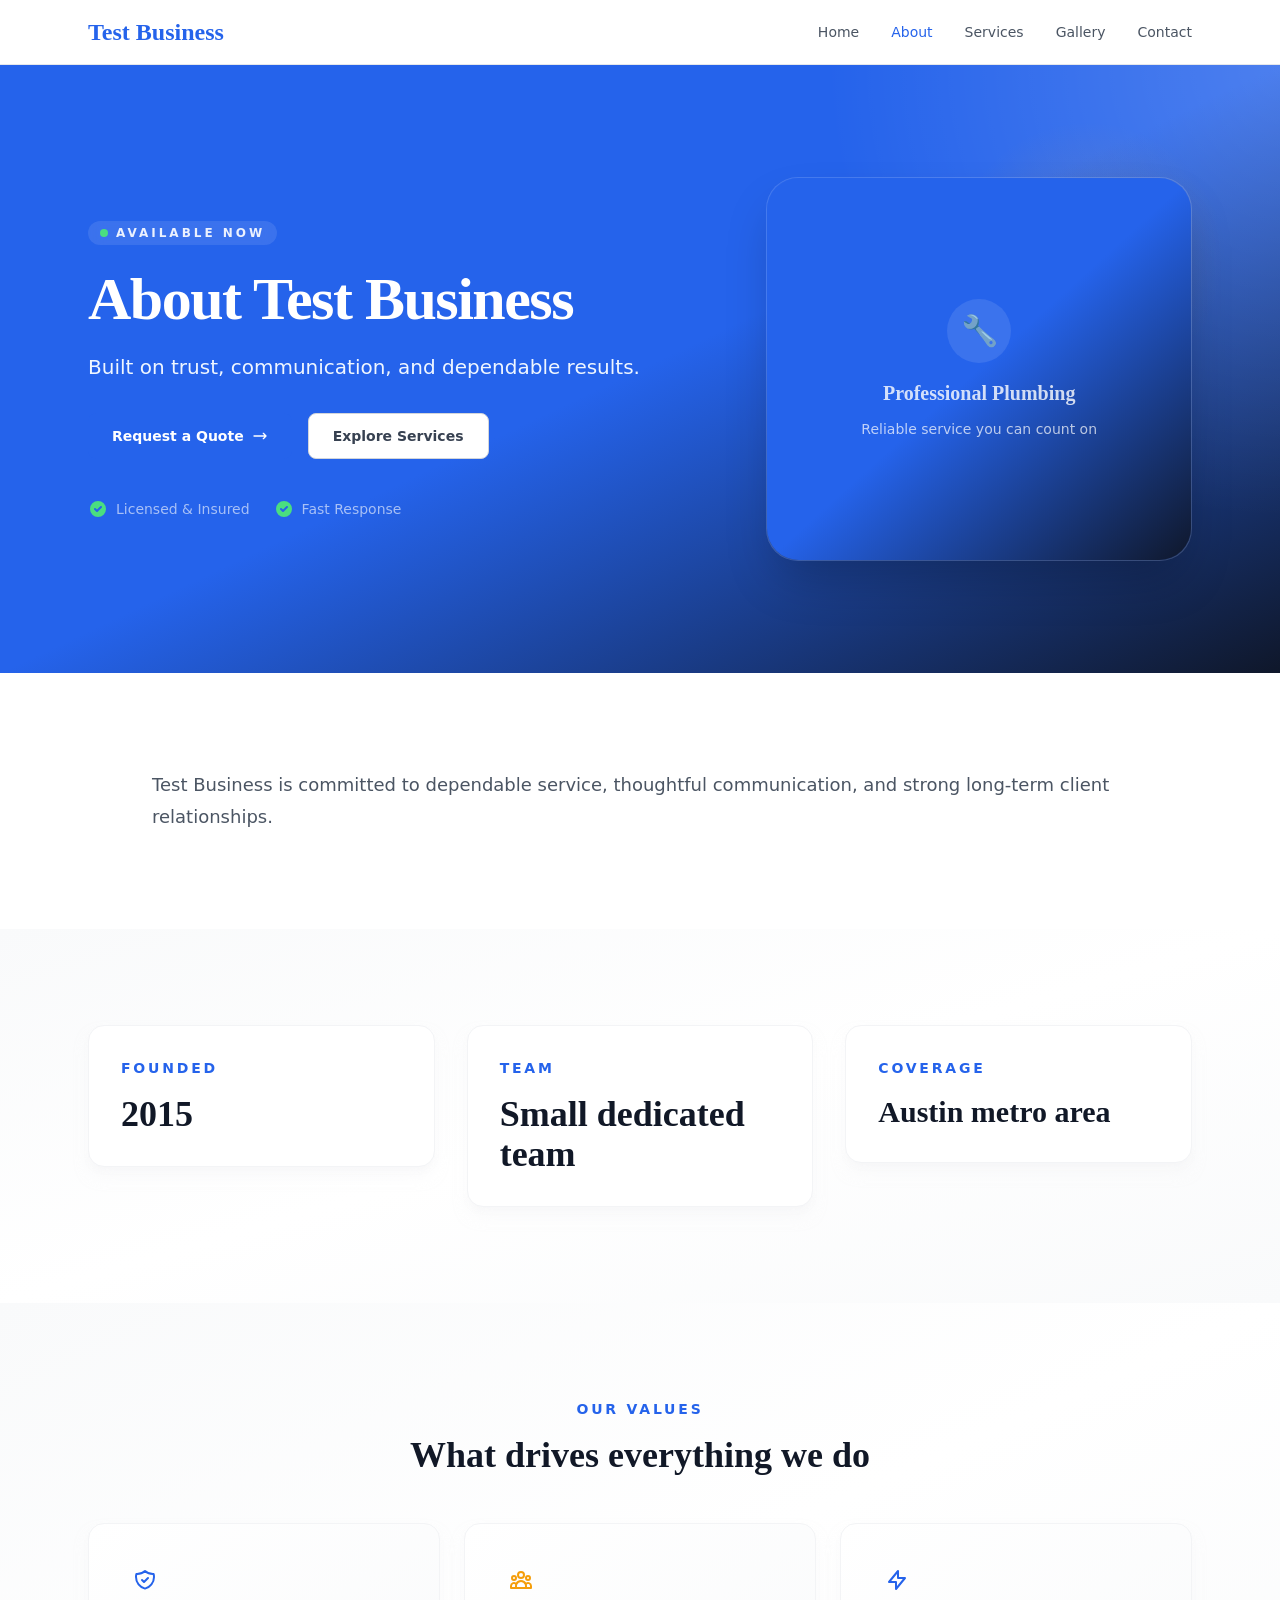
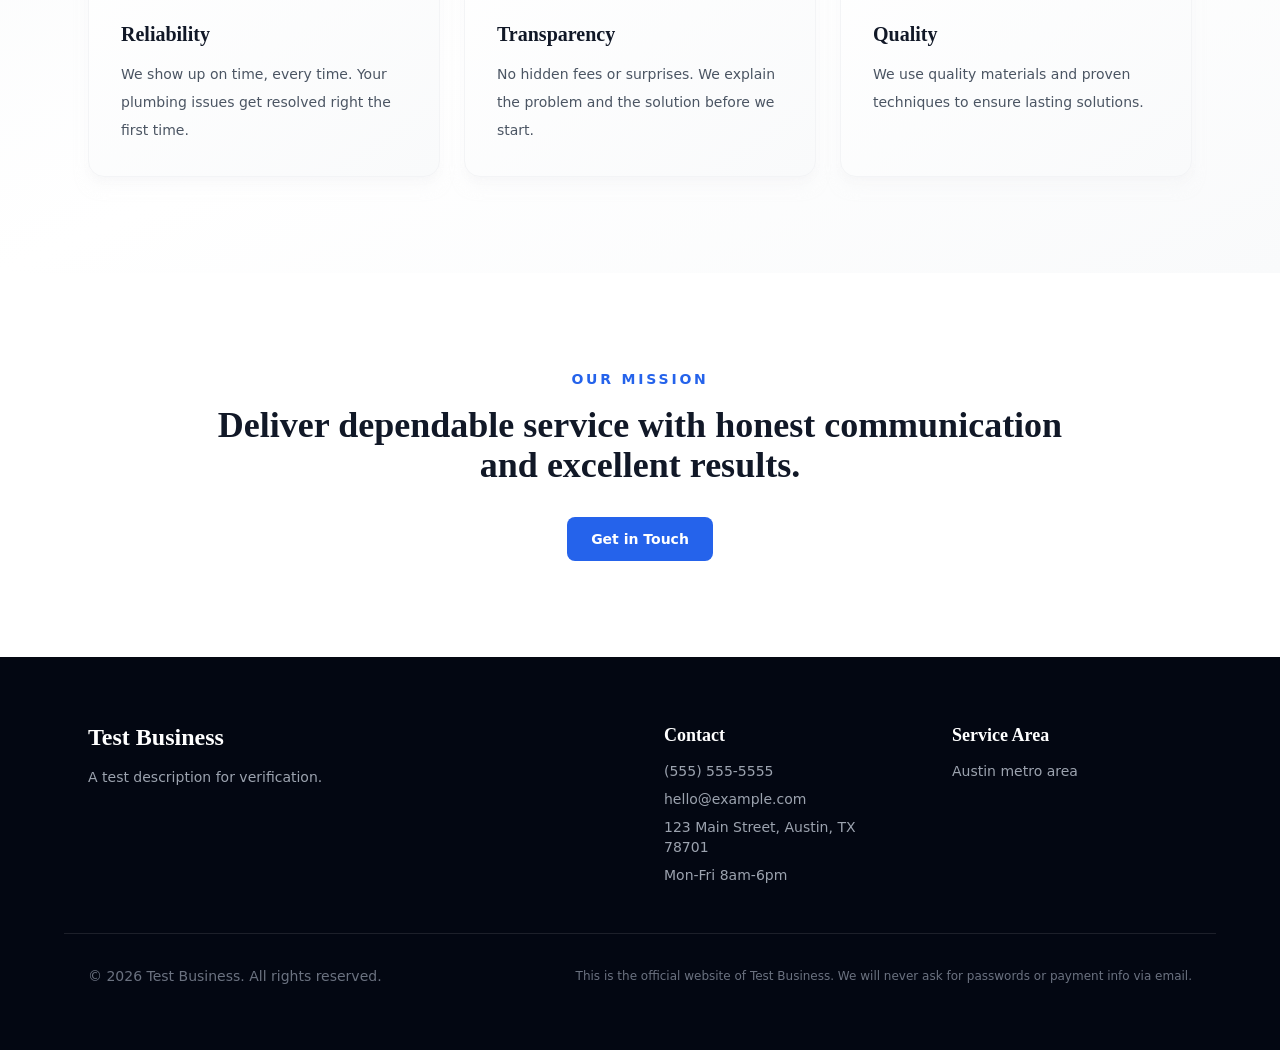
==== about/index.html @ b025a904 "Deploy site from 5Pages" ====
<!DOCTYPE html><html lang="en" data-astro-cid-37fxchfa style="--primaryColor: #2563eb;--secondaryColor: #f59e0b;--displayFont: 'Playfair Display', Georgia, serif;--bodyFont: 'Inter', system-ui, sans-serif;"> <head><!-- Primary Meta Tags --><meta charset="utf-8"><meta name="viewport" content="width=device-width, initial-scale=1"><title>About Test Business</title><meta name="description" content="Learn about Test Business, the team, and the values behind the work."><meta name="author" content="Test Business"><meta name="robots" content="index, follow"><link rel="canonical" href="https://example.com/about/"><link rel="preconnect" href="https://fonts.googleapis.com"><link rel="preconnect" href="https://fonts.gstatic.com" crossorigin><link href="https://fonts.googleapis.com/css2?family=Inter:wght@400;500;600;700;800&family=Playfair+Display:wght@600;700&family=Cormorant+Garamond:wght@500;600;700&family=DM+Serif+Display:ital@0;1&family=Space+Grotesk:wght@500;700&family=Source+Sans+3:wght@400;500;600;700&display=swap" rel="stylesheet"><!-- Security & Anti-Phishing --><meta http-equiv="X-Frame-Options" content="SAMEORIGIN"><meta http-equiv="X-Content-Type-Options" content="nosniff"><meta http-equiv="X-XSS-Protection" content="1; mode=block"><meta name="referrer" content="strict-origin-when-cross-origin"><meta http-equiv="Content-Security-Policy" content="default-src 'self'; script-src 'self' https://unpkg.com https://cdnjs.cloudflare.com; style-src 'self' 'unsafe-inline' https://fonts.googleapis.com; font-src 'self' https://fonts.gstatic.com; img-src 'self' data: https:; connect-src 'self'; frame-src 'self' https://unpkg.com; base-uri 'self'; form-action 'self'; frame-ancestors 'self'; object-src 'none'"><!-- Open Graph / Facebook --><meta property="og:type" content="website"><meta property="og:url" content="https://example.com/about/"><meta property="og:title" content="About Test Business"><meta property="og:description" content="Learn about Test Business, the team, and the values behind the work."><meta property="og:site_name" content="Test Business"><meta property="og:locale" content="en_US"><meta property="og:image" content=""><meta property="og:image:width" content="1200"><meta property="og:image:height" content="630"><meta property="og:image:alt" content="About Test Business"><!-- Twitter --><meta name="twitter:card" content="summary_large_image"><meta name="twitter:url" content="https://example.com/about/"><meta name="twitter:title" content="About Test Business"><meta name="twitter:description" content="Learn about Test Business, the team, and the values behind the work."><meta name="twitter:image" content=""><!-- Additional SEO --><meta name="geo.placename" content="123 Main Street, Austin, TX 78701"><!-- Structured Data (JSON-LD) --><script type="application/ld+json">{"@context":"https://schema.org","@type":"LocalBusiness","name":"Test Business","description":"A professional local business website.","url":"https://example.com","telephone":"(555) 555-5555","email":"hello@example.com","address":{"@type":"PostalAddress","streetAddress":"123 Main Street, Austin, TX 78701","addressLocality":"","addressRegion":"","postalCode":"","addressCountry":"US"},"openingHours":"Mon-Fri 8am-6pm","sameAs":[]}</script><link rel="stylesheet" href="/_astro/about.YE251GH9.css"></head> <body class="bg-white text-gray-900" data-astro-cid-37fxchfa style="--primaryColor: #2563eb;--secondaryColor: #f59e0b;--displayFont: 'Playfair Display', Georgia, serif;--bodyFont: 'Inter', system-ui, sans-serif;"> <a href="#main-content" class="sr-only focus:not-sr-only focus:absolute focus:left-4 focus:top-4 focus:z-50 focus:rounded focus:bg-white focus:px-4 focus:py-2 focus:text-sm focus:font-semibold focus:text-gray-900 focus:shadow" data-astro-cid-37fxchfa style="--primaryColor: #2563eb;--secondaryColor: #f59e0b;--displayFont: 'Playfair Display', Georgia, serif;--bodyFont: 'Inter', system-ui, sans-serif;">
Skip to content
</a> <header class="sticky top-0 z-40 border-b border-gray-200 backdrop-blur bg-white/95" data-astro-cid-37fxchfa style="--primaryColor: #2563eb;--secondaryColor: #f59e0b;--displayFont: 'Playfair Display', Georgia, serif;--bodyFont: 'Inter', system-ui, sans-serif;"> <nav class="mx-auto flex max-w-6xl items-center justify-between px-6 py-4" aria-label="Main navigation" data-astro-cid-37fxchfa style="--primaryColor: #2563eb;--secondaryColor: #f59e0b;--displayFont: 'Playfair Display', Georgia, serif;--bodyFont: 'Inter', system-ui, sans-serif;"> <a href="/" class="flex items-center gap-3 text-primary" data-astro-cid-37fxchfa style="--primaryColor: #2563eb;--secondaryColor: #f59e0b;--displayFont: 'Playfair Display', Georgia, serif;--bodyFont: 'Inter', system-ui, sans-serif;">  <span class="font-heading text-2xl font-bold" data-astro-cid-37fxchfa style="--primaryColor: #2563eb;--secondaryColor: #f59e0b;--displayFont: 'Playfair Display', Georgia, serif;--bodyFont: 'Inter', system-ui, sans-serif;">Test Business</span> </a> <div class="hidden items-center gap-8 md:flex" data-astro-cid-37fxchfa style="--primaryColor: #2563eb;--secondaryColor: #f59e0b;--displayFont: 'Playfair Display', Georgia, serif;--bodyFont: 'Inter', system-ui, sans-serif;"> <a href="/" class="text-sm font-medium transition-colors hover:text-primary text-gray-600" data-astro-cid-37fxchfa style="--primaryColor: #2563eb;--secondaryColor: #f59e0b;--displayFont: 'Playfair Display', Georgia, serif;--bodyFont: 'Inter', system-ui, sans-serif;"> Home </a><a href="/about/" class="text-sm font-medium transition-colors hover:text-primary text-primary" data-astro-cid-37fxchfa style="--primaryColor: #2563eb;--secondaryColor: #f59e0b;--displayFont: 'Playfair Display', Georgia, serif;--bodyFont: 'Inter', system-ui, sans-serif;"> About </a><a href="/services/" class="text-sm font-medium transition-colors hover:text-primary text-gray-600" data-astro-cid-37fxchfa style="--primaryColor: #2563eb;--secondaryColor: #f59e0b;--displayFont: 'Playfair Display', Georgia, serif;--bodyFont: 'Inter', system-ui, sans-serif;"> Services </a><a href="/gallery/" class="text-sm font-medium transition-colors hover:text-primary text-gray-600" data-astro-cid-37fxchfa style="--primaryColor: #2563eb;--secondaryColor: #f59e0b;--displayFont: 'Playfair Display', Georgia, serif;--bodyFont: 'Inter', system-ui, sans-serif;"> Gallery </a><a href="/contact/" class="text-sm font-medium transition-colors hover:text-primary text-gray-600" data-astro-cid-37fxchfa style="--primaryColor: #2563eb;--secondaryColor: #f59e0b;--displayFont: 'Playfair Display', Georgia, serif;--bodyFont: 'Inter', system-ui, sans-serif;"> Contact </a> </div> <details class="relative md:hidden" data-astro-cid-37fxchfa style="--primaryColor: #2563eb;--secondaryColor: #f59e0b;--displayFont: 'Playfair Display', Georgia, serif;--bodyFont: 'Inter', system-ui, sans-serif;"> <summary class="list-none cursor-pointer rounded p-2 text-gray-700 focus:outline-none focus:ring-2 focus:ring-primary focus:ring-offset-2" aria-label="Open mobile navigation" data-astro-cid-37fxchfa style="--primaryColor: #2563eb;--secondaryColor: #f59e0b;--displayFont: 'Playfair Display', Georgia, serif;--bodyFont: 'Inter', system-ui, sans-serif;"> <svg class="h-6 w-6" fill="none" stroke="currentColor" viewBox="0 0 24 24" aria-hidden="true" data-astro-cid-37fxchfa style="--primaryColor: #2563eb;--secondaryColor: #f59e0b;--displayFont: 'Playfair Display', Georgia, serif;--bodyFont: 'Inter', system-ui, sans-serif;"> <path stroke-linecap="round" stroke-linejoin="round" stroke-width="2" d="M4 6h16M4 12h16M4 18h16" data-astro-cid-37fxchfa style="--primaryColor: #2563eb;--secondaryColor: #f59e0b;--displayFont: 'Playfair Display', Georgia, serif;--bodyFont: 'Inter', system-ui, sans-serif;"></path> </svg> </summary> <div class="absolute right-0 mt-3 min-w-48 rounded-xl border p-3 shadow-lg border-gray-200 bg-white" data-astro-cid-37fxchfa style="--primaryColor: #2563eb;--secondaryColor: #f59e0b;--displayFont: 'Playfair Display', Georgia, serif;--bodyFont: 'Inter', system-ui, sans-serif;"> <a href="/" class="block rounded-lg px-3 py-2 text-sm font-medium transition-colors hover:bg-gray-50 hover:text-primary text-gray-700" data-astro-cid-37fxchfa style="--primaryColor: #2563eb;--secondaryColor: #f59e0b;--displayFont: 'Playfair Display', Georgia, serif;--bodyFont: 'Inter', system-ui, sans-serif;"> Home </a><a href="/about/" class="block rounded-lg px-3 py-2 text-sm font-medium transition-colors hover:bg-gray-50 hover:text-primary bg-gray-50 text-primary" data-astro-cid-37fxchfa style="--primaryColor: #2563eb;--secondaryColor: #f59e0b;--displayFont: 'Playfair Display', Georgia, serif;--bodyFont: 'Inter', system-ui, sans-serif;"> About </a><a href="/services/" class="block rounded-lg px-3 py-2 text-sm font-medium transition-colors hover:bg-gray-50 hover:text-primary text-gray-700" data-astro-cid-37fxchfa style="--primaryColor: #2563eb;--secondaryColor: #f59e0b;--displayFont: 'Playfair Display', Georgia, serif;--bodyFont: 'Inter', system-ui, sans-serif;"> Services </a><a href="/gallery/" class="block rounded-lg px-3 py-2 text-sm font-medium transition-colors hover:bg-gray-50 hover:text-primary text-gray-700" data-astro-cid-37fxchfa style="--primaryColor: #2563eb;--secondaryColor: #f59e0b;--displayFont: 'Playfair Display', Georgia, serif;--bodyFont: 'Inter', system-ui, sans-serif;"> Gallery </a><a href="/contact/" class="block rounded-lg px-3 py-2 text-sm font-medium transition-colors hover:bg-gray-50 hover:text-primary text-gray-700" data-astro-cid-37fxchfa style="--primaryColor: #2563eb;--secondaryColor: #f59e0b;--displayFont: 'Playfair Display', Georgia, serif;--bodyFont: 'Inter', system-ui, sans-serif;"> Contact </a> </div> </details> </nav> </header> <main id="main-content" data-astro-cid-37fxchfa style="--primaryColor: #2563eb;--secondaryColor: #f59e0b;--displayFont: 'Playfair Display', Georgia, serif;--bodyFont: 'Inter', system-ui, sans-serif;">  <section class="relative overflow-hidden py-20 md:py-28 bg-gradient-to-br from-primary via-primary to-slate-900 text-white">   <div class="absolute inset-0 pointer-events-none bg-[radial-gradient(circle_at_top_right,_rgba(255,255,255,0.18),_transparent_32%)]"></div> <div class="absolute top-0 right-0 w-96 h-96 pointer-events-none bg-[radial-gradient(circle,_rgba(245,158,11,0.15),_transparent_50%)]"></div>  <div class="relative mx-auto max-w-6xl px-6"> <div class="grid items-center gap-10 lg:grid-cols-[1.2fr_0.8fr]"> <div> <span class="inline-flex items-center gap-2 mb-6 text-xs font-semibold uppercase tracking-[0.25em] px-3 py-1 rounded-full bg-white/10 backdrop-blur text-white/90"> <span class="w-2 h-2 rounded-full bg-green-400 animate-pulse"></span>
Available now
</span> <h1 class="font-heading text-4xl font-bold leading-tight md:text-5xl lg:text-6xl tracking-tight">About Test Business</h1> <p class="mt-6 max-w-2xl text-lg leading-8 md:text-xl text-blue-50">Built on trust, communication, and dependable results.</p> <div class="mt-8 flex flex-wrap gap-4"> <a href="/contact" class="btn-primary hover:opacity-100 rounded-lg bg-primary text-white"> <span class="flex items-center gap-2">
Request a Quote
<svg class="w-4 h-4" fill="none" stroke="currentColor" viewBox="0 0 24 24"><path stroke-linecap="round" stroke-linejoin="round" stroke-width="2" d="M17 8l4 4m0 0l-4 4m4-4H3"></path></svg> </span> </a> <a href="/services" class="btn-secondary rounded-lg border border-gray-300 bg-white text-gray-700">Explore Services</a> </div> <div class="mt-10 flex items-center gap-6 text-sm text-white/60"> <div class="flex items-center gap-2"> <svg class="w-5 h-5 text-green-400" fill="currentColor" viewBox="0 0 20 20"><path fill-rule="evenodd" d="M10 18a8 8 0 100-16 8 8 0 000 16zm3.707-9.293a1 1 0 00-1.414-1.414L9 10.586 7.707 9.293a1 1 0 00-1.414 1.414l2 2a1 1 0 001.414 0l4-4z" clip-rule="evenodd"></path></svg>
Licensed & Insured
</div> <div class="flex items-center gap-2"> <svg class="w-5 h-5 text-green-400" fill="currentColor" viewBox="0 0 20 20"><path fill-rule="evenodd" d="M10 18a8 8 0 100-16 8 8 0 000 16zm3.707-9.293a1 1 0 00-1.414-1.414L9 10.586 7.707 9.293a1 1 0 00-1.414 1.414l2 2a1 1 0 001.414 0l4-4z" clip-rule="evenodd"></path></svg>
Fast Response
</div> </div> </div> <div> <div class="relative flex min-h-[24rem] items-center justify-center rounded-[2rem] border border-white/10 bg-white/5 p-10 text-white/80 shadow-2xl backdrop-blur-sm"> <div class="absolute inset-0 rounded-[2rem] bg-gradient-to-br from-primary/10 to-transparent"></div> <div class="relative text-center"> <div class="mx-auto mb-4 flex h-16 w-16 items-center justify-center rounded-full bg-white/10 text-3xl">🔧</div> <p class="font-heading text-xl font-semibold">Professional Plumbing</p> <p class="mt-3 text-sm text-white/70">Reliable service you can count on</p> </div> </div> </div> </div> </div> </section> <section class="py-16 md:py-24"> <div class="mx-auto max-w-5xl px-6"> <div class="prose max-w-none text-lg leading-8 text-gray-600"> <p>Test Business is committed to dependable service, thoughtful communication, and strong long-term client relationships.</p> </div> </div> </section> <section class="py-16 md:py-24 bg-gradient-to-br from-gray-50 via-white to-gray-50"> <div class="mx-auto grid max-w-6xl gap-8 px-6 md:grid-cols-3"> <div class="relative group"> <div class="absolute -inset-px rounded-2xl bg-gradient-to-br from-primary to-primary/50 opacity-0 transition-opacity group-hover:opacity-100"></div> <div class="relative rounded-2xl bg-white p-8 shadow-lg shadow-gray-100/50 border border-gray-100"> <p class="text-sm font-semibold uppercase tracking-[0.2em] text-primary">Founded</p> <h2 class="mt-4 font-heading text-4xl font-bold text-gray-900">2015</h2> </div> </div> <div class="relative group"> <div class="absolute -inset-px rounded-2xl bg-gradient-to-br from-secondary to-secondary/50 opacity-0 transition-opacity group-hover:opacity-100"></div> <div class="relative rounded-2xl bg-white p-8 shadow-lg shadow-gray-100/50 border border-gray-100"> <p class="text-sm font-semibold uppercase tracking-[0.2em] text-primary">Team</p> <h2 class="mt-4 font-heading text-4xl font-bold text-gray-900">Small dedicated team</h2> </div> </div> <div class="relative group"> <div class="absolute -inset-px rounded-2xl bg-gradient-to-br from-primary to-secondary opacity-0 transition-opacity group-hover:opacity-100"></div> <div class="relative rounded-2xl bg-white p-8 shadow-lg shadow-gray-100/50 border border-gray-100"> <p class="text-sm font-semibold uppercase tracking-[0.2em] text-primary">Coverage</p> <h2 class="mt-4 font-heading text-3xl font-bold text-gray-900">Austin metro area</h2> </div> </div> </div> </section> <section class="py-16 md:py-24 bg-gradient-to-br from-gray-50 via-white to-gray-50"> <div class="mx-auto max-w-6xl px-6"> <div class="mx-auto max-w-2xl text-center mb-12"> <p class="text-sm font-semibold uppercase tracking-[0.2em] text-primary">Our Values</p> <h2 class="mt-4 font-heading text-3xl font-bold md:text-4xl text-gray-900">What drives everything we do</h2> </div> <div class="grid gap-6 md:grid-cols-3"> <div class="group relative overflow-hidden rounded-2xl bg-gradient-to-br from-white to-gray-50 p-8 shadow-lg shadow-gray-100/50 border border-gray-100 transition-all hover:-translate-y-1 hover:shadow-xl"> <div class="absolute top-0 right-0 -mt-4 -mr-4 h-24 w-24 rounded-full bg-primary/10 transition-transform group-hover:scale-150"></div> <div class="relative"> <div class="mb-4 flex h-12 w-12 items-center justify-center rounded-xl bg-primary/10 text-primary transition-colors group-hover:bg-primary group-hover:text-white"> <svg class="w-6 h-6" fill="none" stroke="currentColor" viewBox="0 0 24 24"><path stroke-linecap="round" stroke-linejoin="round" stroke-width="2" d="M9 12l2 2 4-4m5.618-4.016A11.955 11.955 0 0112 2.944a11.955 11.955 0 01-8.618 3.04A12.02 12.02 0 003 9c0 5.591 3.824 10.29 9 11.622 5.176-1.332 9-6.03 9-11.622 0-1.042-.133-2.052-.382-3.016z"></path></svg> </div> <h3 class="font-heading text-xl font-semibold">Reliability</h3> <p class="mt-3 text-sm leading-7 text-gray-600">We show up on time, every time. Your plumbing issues get resolved right the first time.</p> </div> </div> <div class="group relative overflow-hidden rounded-2xl bg-gradient-to-br from-white to-gray-50 p-8 shadow-lg shadow-gray-100/50 border border-gray-100 transition-all hover:-translate-y-1 hover:shadow-xl"> <div class="absolute top-0 right-0 -mt-4 -mr-4 h-24 w-24 rounded-full bg-secondary/10 transition-transform group-hover:scale-150"></div> <div class="relative"> <div class="mb-4 flex h-12 w-12 items-center justify-center rounded-xl bg-secondary/10 text-secondary transition-colors group-hover:bg-secondary group-hover:text-white"> <svg class="w-6 h-6" fill="none" stroke="currentColor" viewBox="0 0 24 24"><path stroke-linecap="round" stroke-linejoin="round" stroke-width="2" d="M17 20h5v-2a3 3 0 00-5.356-1.857M17 20H7m10 0v-2c0-.656-.126-1.283-.356-1.857M7 20H2v-2a3 3 0 015.356-1.857M7 20v-2c0-.656.126-1.283.356-1.857m0 0a5.002 5.002 0 019.288 0M15 7a3 3 0 11-6 0 3 3 0 016 0zm6 3a2 2 0 11-4 0 2 2 0 014 0zM7 10a2 2 0 11-4 0 2 2 0 014 0z"></path></svg> </div> <h3 class="font-heading text-xl font-semibold">Transparency</h3> <p class="mt-3 text-sm leading-7 text-gray-600">No hidden fees or surprises. We explain the problem and the solution before we start.</p> </div> </div> <div class="group relative overflow-hidden rounded-2xl bg-gradient-to-br from-white to-gray-50 p-8 shadow-lg shadow-gray-100/50 border border-gray-100 transition-all hover:-translate-y-1 hover:shadow-xl"> <div class="absolute top-0 right-0 -mt-4 -mr-4 h-24 w-24 rounded-full bg-primary/10 transition-transform group-hover:scale-150"></div> <div class="relative"> <div class="mb-4 flex h-12 w-12 items-center justify-center rounded-xl bg-primary/10 text-primary transition-colors group-hover:bg-primary group-hover:text-white"> <svg class="w-6 h-6" fill="none" stroke="currentColor" viewBox="0 0 24 24"><path stroke-linecap="round" stroke-linejoin="round" stroke-width="2" d="M13 10V3L4 14h7v7l9-11h-7z"></path></svg> </div> <h3 class="font-heading text-xl font-semibold">Quality</h3> <p class="mt-3 text-sm leading-7 text-gray-600">We use quality materials and proven techniques to ensure lasting solutions.</p> </div> </div> </div> </div> </section> <section class="py-16 md:py-24"> <div class="mx-auto max-w-4xl px-6 text-center"> <p class="text-sm font-semibold uppercase tracking-[0.2em] text-primary">Our Mission</p> <h2 class="mt-4 font-heading text-3xl font-bold md:text-4xl text-gray-900">Deliver dependable service with honest communication and excellent results.</h2> <div class="mt-8 mx-auto max-w-2xl"> <a href="/contact" class="btn-primary">Get in Touch</a> </div> </div> </section>  </main> <footer class="bg-gray-950 text-gray-300 py-16" data-astro-cid-37fxchfa style="--primaryColor: #2563eb;--secondaryColor: #f59e0b;--displayFont: 'Playfair Display', Georgia, serif;--bodyFont: 'Inter', system-ui, sans-serif;"> <div class="mx-auto grid max-w-6xl gap-12 px-6 md:grid-cols-4" data-astro-cid-37fxchfa style="--primaryColor: #2563eb;--secondaryColor: #f59e0b;--displayFont: 'Playfair Display', Georgia, serif;--bodyFont: 'Inter', system-ui, sans-serif;"> <div class="md:col-span-2" data-astro-cid-37fxchfa style="--primaryColor: #2563eb;--secondaryColor: #f59e0b;--displayFont: 'Playfair Display', Georgia, serif;--bodyFont: 'Inter', system-ui, sans-serif;"> <h2 class="font-heading text-2xl font-bold text-white" data-astro-cid-37fxchfa style="--primaryColor: #2563eb;--secondaryColor: #f59e0b;--displayFont: 'Playfair Display', Georgia, serif;--bodyFont: 'Inter', system-ui, sans-serif;">Test Business</h2> <p class="mt-3 text-sm leading-6 text-gray-400" data-astro-cid-37fxchfa style="--primaryColor: #2563eb;--secondaryColor: #f59e0b;--displayFont: 'Playfair Display', Georgia, serif;--bodyFont: 'Inter', system-ui, sans-serif;">A test description for verification.</p> <div class="mt-6 flex flex-wrap gap-3" data-astro-cid-37fxchfa style="--primaryColor: #2563eb;--secondaryColor: #f59e0b;--displayFont: 'Playfair Display', Georgia, serif;--bodyFont: 'Inter', system-ui, sans-serif;">  </div> </div> <div data-astro-cid-37fxchfa style="--primaryColor: #2563eb;--secondaryColor: #f59e0b;--displayFont: 'Playfair Display', Georgia, serif;--bodyFont: 'Inter', system-ui, sans-serif;"> <h2 class="font-heading text-lg font-semibold text-white" data-astro-cid-37fxchfa style="--primaryColor: #2563eb;--secondaryColor: #f59e0b;--displayFont: 'Playfair Display', Georgia, serif;--bodyFont: 'Inter', system-ui, sans-serif;">Contact</h2> <div class="mt-3 space-y-2 text-sm text-gray-400" data-astro-cid-37fxchfa style="--primaryColor: #2563eb;--secondaryColor: #f59e0b;--displayFont: 'Playfair Display', Georgia, serif;--bodyFont: 'Inter', system-ui, sans-serif;"> <p data-astro-cid-37fxchfa style="--primaryColor: #2563eb;--secondaryColor: #f59e0b;--displayFont: 'Playfair Display', Georgia, serif;--bodyFont: 'Inter', system-ui, sans-serif;">(555) 555-5555</p> <p data-astro-cid-37fxchfa style="--primaryColor: #2563eb;--secondaryColor: #f59e0b;--displayFont: 'Playfair Display', Georgia, serif;--bodyFont: 'Inter', system-ui, sans-serif;">hello@example.com</p> <p data-astro-cid-37fxchfa style="--primaryColor: #2563eb;--secondaryColor: #f59e0b;--displayFont: 'Playfair Display', Georgia, serif;--bodyFont: 'Inter', system-ui, sans-serif;">123 Main Street, Austin, TX 78701</p> <p data-astro-cid-37fxchfa style="--primaryColor: #2563eb;--secondaryColor: #f59e0b;--displayFont: 'Playfair Display', Georgia, serif;--bodyFont: 'Inter', system-ui, sans-serif;">Mon-Fri 8am-6pm</p> </div> </div> <div data-astro-cid-37fxchfa style="--primaryColor: #2563eb;--secondaryColor: #f59e0b;--displayFont: 'Playfair Display', Georgia, serif;--bodyFont: 'Inter', system-ui, sans-serif;"> <h2 class="font-heading text-lg font-semibold text-white" data-astro-cid-37fxchfa style="--primaryColor: #2563eb;--secondaryColor: #f59e0b;--displayFont: 'Playfair Display', Georgia, serif;--bodyFont: 'Inter', system-ui, sans-serif;">Service Area</h2> <p class="mt-3 text-sm text-gray-400" data-astro-cid-37fxchfa style="--primaryColor: #2563eb;--secondaryColor: #f59e0b;--displayFont: 'Playfair Display', Georgia, serif;--bodyFont: 'Inter', system-ui, sans-serif;">Austin metro area</p> </div> </div> <div class="mx-auto mt-12 max-w-6xl border-t border-white/10 px-6 pt-8" data-astro-cid-37fxchfa style="--primaryColor: #2563eb;--secondaryColor: #f59e0b;--displayFont: 'Playfair Display', Georgia, serif;--bodyFont: 'Inter', system-ui, sans-serif;"> <div class="flex flex-col gap-4 text-sm text-gray-500 md:flex-row md:items-center md:justify-between" data-astro-cid-37fxchfa style="--primaryColor: #2563eb;--secondaryColor: #f59e0b;--displayFont: 'Playfair Display', Georgia, serif;--bodyFont: 'Inter', system-ui, sans-serif;"> <p data-astro-cid-37fxchfa style="--primaryColor: #2563eb;--secondaryColor: #f59e0b;--displayFont: 'Playfair Display', Georgia, serif;--bodyFont: 'Inter', system-ui, sans-serif;">&copy; 2026 Test Business. All rights reserved.</p> <p class="text-xs" data-astro-cid-37fxchfa style="--primaryColor: #2563eb;--secondaryColor: #f59e0b;--displayFont: 'Playfair Display', Georgia, serif;--bodyFont: 'Inter', system-ui, sans-serif;">This is the official website of Test Business. We will never ask for passwords or payment info via email.</p> </div> </div> </footer> </body></html>
---- _astro/about.YE251GH9.css ----
*,:before,:after{--tw-border-spacing-x: 0;--tw-border-spacing-y: 0;--tw-translate-x: 0;--tw-translate-y: 0;--tw-rotate: 0;--tw-skew-x: 0;--tw-skew-y: 0;--tw-scale-x: 1;--tw-scale-y: 1;--tw-pan-x: ;--tw-pan-y: ;--tw-pinch-zoom: ;--tw-scroll-snap-strictness: proximity;--tw-gradient-from-position: ;--tw-gradient-via-position: ;--tw-gradient-to-position: ;--tw-ordinal: ;--tw-slashed-zero: ;--tw-numeric-figure: ;--tw-numeric-spacing: ;--tw-numeric-fraction: ;--tw-ring-inset: ;--tw-ring-offset-width: 0px;--tw-ring-offset-color: #fff;--tw-ring-color: rgb(59 130 246 / .5);--tw-ring-offset-shadow: 0 0 #0000;--tw-ring-shadow: 0 0 #0000;--tw-shadow: 0 0 #0000;--tw-shadow-colored: 0 0 #0000;--tw-blur: ;--tw-brightness: ;--tw-contrast: ;--tw-grayscale: ;--tw-hue-rotate: ;--tw-invert: ;--tw-saturate: ;--tw-sepia: ;--tw-drop-shadow: ;--tw-backdrop-blur: ;--tw-backdrop-brightness: ;--tw-backdrop-contrast: ;--tw-backdrop-grayscale: ;--tw-backdrop-hue-rotate: ;--tw-backdrop-invert: ;--tw-backdrop-opacity: ;--tw-backdrop-saturate: ;--tw-backdrop-sepia: ;--tw-contain-size: ;--tw-contain-layout: ;--tw-contain-paint: ;--tw-contain-style: }::backdrop{--tw-border-spacing-x: 0;--tw-border-spacing-y: 0;--tw-translate-x: 0;--tw-translate-y: 0;--tw-rotate: 0;--tw-skew-x: 0;--tw-skew-y: 0;--tw-scale-x: 1;--tw-scale-y: 1;--tw-pan-x: ;--tw-pan-y: ;--tw-pinch-zoom: ;--tw-scroll-snap-strictness: proximity;--tw-gradient-from-position: ;--tw-gradient-via-position: ;--tw-gradient-to-position: ;--tw-ordinal: ;--tw-slashed-zero: ;--tw-numeric-figure: ;--tw-numeric-spacing: ;--tw-numeric-fraction: ;--tw-ring-inset: ;--tw-ring-offset-width: 0px;--tw-ring-offset-color: #fff;--tw-ring-color: rgb(59 130 246 / .5);--tw-ring-offset-shadow: 0 0 #0000;--tw-ring-shadow: 0 0 #0000;--tw-shadow: 0 0 #0000;--tw-shadow-colored: 0 0 #0000;--tw-blur: ;--tw-brightness: ;--tw-contrast: ;--tw-grayscale: ;--tw-hue-rotate: ;--tw-invert: ;--tw-saturate: ;--tw-sepia: ;--tw-drop-shadow: ;--tw-backdrop-blur: ;--tw-backdrop-brightness: ;--tw-backdrop-contrast: ;--tw-backdrop-grayscale: ;--tw-backdrop-hue-rotate: ;--tw-backdrop-invert: ;--tw-backdrop-opacity: ;--tw-backdrop-saturate: ;--tw-backdrop-sepia: ;--tw-contain-size: ;--tw-contain-layout: ;--tw-contain-paint: ;--tw-contain-style: }*,:before,:after{box-sizing:border-box;border-width:0;border-style:solid;border-color:#e5e7eb}:before,:after{--tw-content: ""}html,:host{line-height:1.5;-webkit-text-size-adjust:100%;-moz-tab-size:4;-o-tab-size:4;tab-size:4;font-family:ui-sans-serif,system-ui,sans-serif,"Apple Color Emoji","Segoe UI Emoji",Segoe UI Symbol,"Noto Color Emoji";font-feature-settings:normal;font-variation-settings:normal;-webkit-tap-highlight-color:transparent}body{margin:0;line-height:inherit}hr{height:0;color:inherit;border-top-width:1px}abbr:where([title]){-webkit-text-decoration:underline dotted;text-decoration:underline dotted}h1,h2,h3,h4,h5,h6{font-size:inherit;font-weight:inherit}a{color:inherit;text-decoration:inherit}b,strong{font-weight:bolder}code,kbd,samp,pre{font-family:ui-monospace,SFMono-Regular,Menlo,Monaco,Consolas,Liberation Mono,Courier New,monospace;font-feature-settings:normal;font-variation-settings:normal;font-size:1em}small{font-size:80%}sub,sup{font-size:75%;line-height:0;position:relative;vertical-align:baseline}sub{bottom:-.25em}sup{top:-.5em}table{text-indent:0;border-color:inherit;border-collapse:collapse}button,input,optgroup,select,textarea{font-family:inherit;font-feature-settings:inherit;font-variation-settings:inherit;font-size:100%;font-weight:inherit;line-height:inherit;letter-spacing:inherit;color:inherit;margin:0;padding:0}button,select{text-transform:none}button,input:where([type=button]),input:where([type=reset]),input:where([type=submit]){-webkit-appearance:button;background-color:transparent;background-image:none}:-moz-focusring{outline:auto}:-moz-ui-invalid{box-shadow:none}progress{vertical-align:baseline}::-webkit-inner-spin-button,::-webkit-outer-spin-button{height:auto}[type=search]{-webkit-appearance:textfield;outline-offset:-2px}::-webkit-search-decoration{-webkit-appearance:none}::-webkit-file-upload-button{-webkit-appearance:button;font:inherit}summary{display:list-item}blockquote,dl,dd,h1,h2,h3,h4,h5,h6,hr,figure,p,pre{margin:0}fieldset{margin:0;padding:0}legend{padding:0}ol,ul,menu{list-style:none;margin:0;padding:0}dialog{padding:0}textarea{resize:vertical}input::-moz-placeholder,textarea::-moz-placeholder{opacity:1;color:#9ca3af}input::placeholder,textarea::placeholder{opacity:1;color:#9ca3af}button,[role=button]{cursor:pointer}:disabled{cursor:default}img,svg,video,canvas,audio,iframe,embed,object{display:block;vertical-align:middle}img,video{max-width:100%;height:auto}[hidden]:where(:not([hidden=until-found])){display:none}html{scroll-behavior:smooth}body{--tw-bg-opacity: 1;background-color:rgb(255 255 255 / var(--tw-bg-opacity, 1));--tw-text-opacity: 1;color:rgb(17 24 39 / var(--tw-text-opacity, 1));-webkit-font-smoothing:antialiased;-moz-osx-font-smoothing:grayscale;font-family:var(--font-body)}h1,h2,h3,h4{font-family:var(--font-display);font-weight:700}.btn-primary{display:inline-flex;align-items:center;justify-content:center;border-radius:.5rem;background-color:var(--color-primary, #2563eb);padding:.75rem 1.5rem;font-size:.875rem;line-height:1.25rem;font-weight:600;--tw-text-opacity: 1;color:rgb(255 255 255 / var(--tw-text-opacity, 1));transition-property:all;transition-timing-function:cubic-bezier(.4,0,.2,1);transition-duration:.15s}.btn-primary:hover{opacity:.9;--tw-shadow: 0 10px 15px -3px rgb(0 0 0 / .1), 0 4px 6px -4px rgb(0 0 0 / .1);--tw-shadow-colored: 0 10px 15px -3px var(--tw-shadow-color), 0 4px 6px -4px var(--tw-shadow-color);box-shadow:var(--tw-ring-offset-shadow, 0 0 #0000),var(--tw-ring-shadow, 0 0 #0000),var(--tw-shadow)}.btn-primary:focus{outline:2px solid transparent;outline-offset:2px;--tw-ring-offset-shadow: var(--tw-ring-inset) 0 0 0 var(--tw-ring-offset-width) var(--tw-ring-offset-color);--tw-ring-shadow: var(--tw-ring-inset) 0 0 0 calc(2px + var(--tw-ring-offset-width)) var(--tw-ring-color);box-shadow:var(--tw-ring-offset-shadow),var(--tw-ring-shadow),var(--tw-shadow, 0 0 #0000);--tw-ring-color: var(--color-primary, #2563eb);--tw-ring-offset-width: 2px}.btn-secondary{display:inline-flex;align-items:center;justify-content:center;border-radius:.5rem;border-width:1px;border-color:#ffffff4d;background-color:#ffffff1a;padding:.75rem 1.5rem;font-size:.875rem;line-height:1.25rem;font-weight:600;--tw-text-opacity: 1;color:rgb(255 255 255 / var(--tw-text-opacity, 1));transition-property:color,background-color,border-color,text-decoration-color,fill,stroke;transition-timing-function:cubic-bezier(.4,0,.2,1);transition-duration:.15s}.btn-secondary:hover{background-color:#fff3}.btn-secondary:focus{outline:2px solid transparent;outline-offset:2px;--tw-ring-offset-shadow: var(--tw-ring-inset) 0 0 0 var(--tw-ring-offset-width) var(--tw-ring-offset-color);--tw-ring-shadow: var(--tw-ring-inset) 0 0 0 calc(2px + var(--tw-ring-offset-width)) var(--tw-ring-color);box-shadow:var(--tw-ring-offset-shadow),var(--tw-ring-shadow),var(--tw-shadow, 0 0 #0000);--tw-ring-opacity: 1;--tw-ring-color: rgb(255 255 255 / var(--tw-ring-opacity, 1));--tw-ring-offset-width: 2px;--tw-ring-offset-color: var(--color-primary, #2563eb)}.sr-only{position:absolute;width:1px;height:1px;padding:0;margin:-1px;overflow:hidden;clip:rect(0,0,0,0);white-space:nowrap;border-width:0}.pointer-events-none{pointer-events:none}.absolute{position:absolute}.relative{position:relative}.sticky{position:sticky}.-inset-px{inset:-1px}.inset-0{inset:0}.-right-2{right:-.5rem}.-top-2{top:-.5rem}.bottom-0{bottom:0}.left-0{left:0}.left-\[-9999px\]{left:-9999px}.right-0{right:0}.top-0{top:0}.z-40{z-index:40}.mx-auto{margin-left:auto;margin-right:auto}.-mr-4{margin-right:-1rem}.-mt-4{margin-top:-1rem}.mb-12{margin-bottom:3rem}.mb-4{margin-bottom:1rem}.mb-5{margin-bottom:1.25rem}.mb-6{margin-bottom:1.5rem}.mt-0\.5{margin-top:.125rem}.mt-1{margin-top:.25rem}.mt-10{margin-top:2.5rem}.mt-12{margin-top:3rem}.mt-2{margin-top:.5rem}.mt-3{margin-top:.75rem}.mt-4{margin-top:1rem}.mt-6{margin-top:1.5rem}.mt-8{margin-top:2rem}.block{display:block}.flex{display:flex}.inline-flex{display:inline-flex}.grid{display:grid}.hidden{display:none}.aspect-\[4\/3\]{aspect-ratio:4/3}.h-10{height:2.5rem}.h-12{height:3rem}.h-16{height:4rem}.h-2{height:.5rem}.h-24{height:6rem}.h-4{height:1rem}.h-5{height:1.25rem}.h-6{height:1.5rem}.h-72{height:18rem}.h-8{height:2rem}.h-96{height:24rem}.min-h-\[24rem\]{min-height:24rem}.min-h-\[70vh\]{min-height:70vh}.min-h-\[80vh\]{min-height:80vh}.w-12{width:3rem}.w-16{width:4rem}.w-2{width:.5rem}.w-24{width:6rem}.w-4{width:1rem}.w-5{width:1.25rem}.w-6{width:1.5rem}.w-8{width:2rem}.w-96{width:24rem}.w-auto{width:auto}.w-full{width:100%}.min-w-48{min-width:12rem}.max-w-2xl{max-width:42rem}.max-w-3xl{max-width:48rem}.max-w-4xl{max-width:56rem}.max-w-5xl{max-width:64rem}.max-w-6xl{max-width:72rem}.max-w-md{max-width:28rem}.max-w-none{max-width:none}.flex-shrink-0,.shrink-0{flex-shrink:0}.translate-y-4{--tw-translate-y: 1rem;transform:translate(var(--tw-translate-x),var(--tw-translate-y)) rotate(var(--tw-rotate)) skew(var(--tw-skew-x)) skewY(var(--tw-skew-y)) scaleX(var(--tw-scale-x)) scaleY(var(--tw-scale-y))}.rotate-\[0\.2deg\]{--tw-rotate: .2deg;transform:translate(var(--tw-translate-x),var(--tw-translate-y)) rotate(var(--tw-rotate)) skew(var(--tw-skew-x)) skewY(var(--tw-skew-y)) scaleX(var(--tw-scale-x)) scaleY(var(--tw-scale-y))}@keyframes pulse{50%{opacity:.5}}.animate-pulse{animation:pulse 2s cubic-bezier(.4,0,.6,1) infinite}.cursor-pointer{cursor:pointer}.resize-y{resize:vertical}.list-none{list-style-type:none}.grid-cols-1{grid-template-columns:repeat(1,minmax(0,1fr))}.flex-col{flex-direction:column}.flex-wrap{flex-wrap:wrap}.items-start{align-items:flex-start}.items-center{align-items:center}.justify-center{justify-content:center}.justify-between{justify-content:space-between}.gap-1{gap:.25rem}.gap-1\.5{gap:.375rem}.gap-10{gap:2.5rem}.gap-12{gap:3rem}.gap-2{gap:.5rem}.gap-3{gap:.75rem}.gap-4{gap:1rem}.gap-6{gap:1.5rem}.gap-8{gap:2rem}.space-y-2>:not([hidden])~:not([hidden]){--tw-space-y-reverse: 0;margin-top:calc(.5rem * calc(1 - var(--tw-space-y-reverse)));margin-bottom:calc(.5rem * var(--tw-space-y-reverse))}.space-y-4>:not([hidden])~:not([hidden]){--tw-space-y-reverse: 0;margin-top:calc(1rem * calc(1 - var(--tw-space-y-reverse)));margin-bottom:calc(1rem * var(--tw-space-y-reverse))}.overflow-hidden{overflow:hidden}.rounded{border-radius:.25rem}.rounded-2xl{border-radius:1rem}.rounded-3xl{border-radius:1.5rem}.rounded-\[2rem\]{border-radius:2rem}.rounded-full{border-radius:9999px}.rounded-lg{border-radius:.5rem}.rounded-xl{border-radius:.75rem}.border{border-width:1px}.border-b{border-bottom-width:1px}.border-t{border-top-width:1px}.border-dashed{border-style:dashed}.border-gray-100{--tw-border-opacity: 1;border-color:rgb(243 244 246 / var(--tw-border-opacity, 1))}.border-gray-200{--tw-border-opacity: 1;border-color:rgb(229 231 235 / var(--tw-border-opacity, 1))}.border-gray-300{--tw-border-opacity: 1;border-color:rgb(209 213 219 / var(--tw-border-opacity, 1))}.border-green-100{--tw-border-opacity: 1;border-color:rgb(220 252 231 / var(--tw-border-opacity, 1))}.border-white\/10{border-color:#ffffff1a}.border-white\/15{border-color:#ffffff26}.border-white\/30{border-color:#ffffff4d}.bg-gray-50{--tw-bg-opacity: 1;background-color:rgb(249 250 251 / var(--tw-bg-opacity, 1))}.bg-gray-950{--tw-bg-opacity: 1;background-color:rgb(3 7 18 / var(--tw-bg-opacity, 1))}.bg-green-400{--tw-bg-opacity: 1;background-color:rgb(74 222 128 / var(--tw-bg-opacity, 1))}.bg-green-50{--tw-bg-opacity: 1;background-color:rgb(240 253 244 / var(--tw-bg-opacity, 1))}.bg-primary{background-color:var(--color-primary, #2563eb)}.bg-secondary{background-color:var(--color-secondary, #f59e0b)}.bg-slate-900{--tw-bg-opacity: 1;background-color:rgb(15 23 42 / var(--tw-bg-opacity, 1))}.bg-slate-950{--tw-bg-opacity: 1;background-color:rgb(2 6 23 / var(--tw-bg-opacity, 1))}.bg-slate-950\/60{background-color:#02061799}.bg-slate-950\/95{background-color:#020617f2}.bg-white{--tw-bg-opacity: 1;background-color:rgb(255 255 255 / var(--tw-bg-opacity, 1))}.bg-white\/10{background-color:#ffffff1a}.bg-white\/20{background-color:#fff3}.bg-white\/5{background-color:#ffffff0d}.bg-white\/95{background-color:#fffffff2}.bg-\[radial-gradient\(circle\,_rgba\(245\,158\,11\,0\.15\)\,_transparent_50\%\)\]{background-image:radial-gradient(circle,rgba(245,158,11,.15),transparent 50%)}.bg-\[radial-gradient\(circle_at_center\,_rgba\(245\,158\,11\,0\.1\)\,_transparent_50\%\)\]{background-image:radial-gradient(circle at center,rgba(245,158,11,.1),transparent 50%)}.bg-\[radial-gradient\(circle_at_top_right\,_rgba\(255\,255\,255\,0\.18\)\,_transparent_32\%\)\]{background-image:radial-gradient(circle at top right,rgba(255,255,255,.18),transparent 32%)}.bg-\[radial-gradient\(ellipse_at_bottom_left\,_rgba\(37\,99\,235\,0\.3\)\,_transparent_50\%\)\]{background-image:radial-gradient(ellipse at bottom left,rgba(37,99,235,.3),transparent 50%)}.bg-\[radial-gradient\(ellipse_at_top_right\,_rgba\(37\,99\,235\,0\.2\)\,_transparent_50\%\)\]{background-image:radial-gradient(ellipse at top right,rgba(37,99,235,.2),transparent 50%)}.bg-\[radial-gradient\(ellipse_at_top_right\,_rgba\(37\,99\,235\,0\.4\)\,_transparent_60\%\)\]{background-image:radial-gradient(ellipse at top right,rgba(37,99,235,.4),transparent 60%)}.bg-gradient-to-br{background-image:linear-gradient(to bottom right,var(--tw-gradient-stops))}.bg-gradient-to-r{background-image:linear-gradient(to right,var(--tw-gradient-stops))}.bg-gradient-to-t{background-image:linear-gradient(to top,var(--tw-gradient-stops))}.from-gray-50{--tw-gradient-from: #f9fafb var(--tw-gradient-from-position);--tw-gradient-to: rgb(249 250 251 / 0) var(--tw-gradient-to-position);--tw-gradient-stops: var(--tw-gradient-from), var(--tw-gradient-to)}.from-gray-900{--tw-gradient-from: #111827 var(--tw-gradient-from-position);--tw-gradient-to: rgb(17 24 39 / 0) var(--tw-gradient-to-position);--tw-gradient-stops: var(--tw-gradient-from), var(--tw-gradient-to)}.from-primary{--tw-gradient-from: var(--color-primary, #2563eb) var(--tw-gradient-from-position);--tw-gradient-to: rgb(255 255 255 / 0) var(--tw-gradient-to-position);--tw-gradient-stops: var(--tw-gradient-from), var(--tw-gradient-to)}.from-secondary{--tw-gradient-from: var(--color-secondary, #f59e0b) var(--tw-gradient-from-position);--tw-gradient-to: rgb(255 255 255 / 0) var(--tw-gradient-to-position);--tw-gradient-stops: var(--tw-gradient-from), var(--tw-gradient-to)}.from-slate-900{--tw-gradient-from: #0f172a var(--tw-gradient-from-position);--tw-gradient-to: rgb(15 23 42 / 0) var(--tw-gradient-to-position);--tw-gradient-stops: var(--tw-gradient-from), var(--tw-gradient-to)}.from-slate-900\/80{--tw-gradient-from: rgb(15 23 42 / .8) var(--tw-gradient-from-position);--tw-gradient-to: rgb(15 23 42 / 0) var(--tw-gradient-to-position);--tw-gradient-stops: var(--tw-gradient-from), var(--tw-gradient-to)}.from-slate-950\/80{--tw-gradient-from: rgb(2 6 23 / .8) var(--tw-gradient-from-position);--tw-gradient-to: rgb(2 6 23 / 0) var(--tw-gradient-to-position);--tw-gradient-stops: var(--tw-gradient-from), var(--tw-gradient-to)}.from-white{--tw-gradient-from: #fff var(--tw-gradient-from-position);--tw-gradient-to: rgb(255 255 255 / 0) var(--tw-gradient-to-position);--tw-gradient-stops: var(--tw-gradient-from), var(--tw-gradient-to)}.via-gray-50{--tw-gradient-to: rgb(249 250 251 / 0) var(--tw-gradient-to-position);--tw-gradient-stops: var(--tw-gradient-from), #f9fafb var(--tw-gradient-via-position), var(--tw-gradient-to)}.via-primary{--tw-gradient-to: rgb(255 255 255 / 0) var(--tw-gradient-to-position);--tw-gradient-stops: var(--tw-gradient-from), var(--color-primary, #2563eb) var(--tw-gradient-via-position), var(--tw-gradient-to)}.via-slate-800{--tw-gradient-to: rgb(30 41 59 / 0) var(--tw-gradient-to-position);--tw-gradient-stops: var(--tw-gradient-from), #1e293b var(--tw-gradient-via-position), var(--tw-gradient-to)}.via-transparent{--tw-gradient-to: rgb(0 0 0 / 0) var(--tw-gradient-to-position);--tw-gradient-stops: var(--tw-gradient-from), transparent var(--tw-gradient-via-position), var(--tw-gradient-to)}.via-white{--tw-gradient-to: rgb(255 255 255 / 0) var(--tw-gradient-to-position);--tw-gradient-stops: var(--tw-gradient-from), #fff var(--tw-gradient-via-position), var(--tw-gradient-to)}.to-amber-500{--tw-gradient-to: #f59e0b var(--tw-gradient-to-position)}.to-blue-600{--tw-gradient-to: #2563eb var(--tw-gradient-to-position)}.to-gray-50{--tw-gradient-to: #f9fafb var(--tw-gradient-to-position)}.to-gray-900{--tw-gradient-to: #111827 var(--tw-gradient-to-position)}.to-secondary{--tw-gradient-to: var(--color-secondary, #f59e0b) var(--tw-gradient-to-position)}.to-slate-800{--tw-gradient-to: #1e293b var(--tw-gradient-to-position)}.to-slate-900{--tw-gradient-to: #0f172a var(--tw-gradient-to-position)}.to-slate-950\/40{--tw-gradient-to: rgb(2 6 23 / .4) var(--tw-gradient-to-position)}.to-transparent{--tw-gradient-to: transparent var(--tw-gradient-to-position)}.to-white{--tw-gradient-to: #fff var(--tw-gradient-to-position)}.object-cover{-o-object-fit:cover;object-fit:cover}.p-10{padding:2.5rem}.p-2{padding:.5rem}.p-3{padding:.75rem}.p-4{padding:1rem}.p-5{padding:1.25rem}.p-6{padding:1.5rem}.p-8{padding:2rem}.px-3{padding-left:.75rem;padding-right:.75rem}.px-4{padding-left:1rem;padding-right:1rem}.px-6{padding-left:1.5rem;padding-right:1.5rem}.px-8{padding-left:2rem;padding-right:2rem}.py-1{padding-top:.25rem;padding-bottom:.25rem}.py-16{padding-top:4rem;padding-bottom:4rem}.py-2{padding-top:.5rem;padding-bottom:.5rem}.py-20{padding-top:5rem;padding-bottom:5rem}.py-3{padding-top:.75rem;padding-bottom:.75rem}.py-3\.5{padding-top:.875rem;padding-bottom:.875rem}.py-4{padding-top:1rem;padding-bottom:1rem}.pb-6{padding-bottom:1.5rem}.pt-0{padding-top:0}.pt-8{padding-top:2rem}.text-center{text-align:center}.font-heading{font-family:Playfair Display,Georgia,serif}.text-2xl{font-size:1.5rem;line-height:2rem}.text-3xl{font-size:1.875rem;line-height:2.25rem}.text-4xl{font-size:2.25rem;line-height:2.5rem}.text-lg{font-size:1.125rem;line-height:1.75rem}.text-sm{font-size:.875rem;line-height:1.25rem}.text-xl{font-size:1.25rem;line-height:1.75rem}.text-xs{font-size:.75rem;line-height:1rem}.font-bold{font-weight:700}.font-medium{font-weight:500}.font-semibold{font-weight:600}.uppercase{text-transform:uppercase}.leading-6{line-height:1.5rem}.leading-7{line-height:1.75rem}.leading-8{line-height:2rem}.leading-tight{line-height:1.25}.tracking-\[0\.24em\]{letter-spacing:.24em}.tracking-\[0\.25em\]{letter-spacing:.25em}.tracking-\[0\.2em\]{letter-spacing:.2em}.tracking-tight{letter-spacing:-.025em}.tracking-wider{letter-spacing:.05em}.text-blue-100{--tw-text-opacity: 1;color:rgb(219 234 254 / var(--tw-text-opacity, 1))}.text-blue-50{--tw-text-opacity: 1;color:rgb(239 246 255 / var(--tw-text-opacity, 1))}.text-gray-300{--tw-text-opacity: 1;color:rgb(209 213 219 / var(--tw-text-opacity, 1))}.text-gray-400{--tw-text-opacity: 1;color:rgb(156 163 175 / var(--tw-text-opacity, 1))}.text-gray-500{--tw-text-opacity: 1;color:rgb(107 114 128 / var(--tw-text-opacity, 1))}.text-gray-600{--tw-text-opacity: 1;color:rgb(75 85 99 / var(--tw-text-opacity, 1))}.text-gray-700{--tw-text-opacity: 1;color:rgb(55 65 81 / var(--tw-text-opacity, 1))}.text-gray-900{--tw-text-opacity: 1;color:rgb(17 24 39 / var(--tw-text-opacity, 1))}.text-green-400{--tw-text-opacity: 1;color:rgb(74 222 128 / var(--tw-text-opacity, 1))}.text-green-500{--tw-text-opacity: 1;color:rgb(34 197 94 / var(--tw-text-opacity, 1))}.text-green-600{--tw-text-opacity: 1;color:rgb(22 163 74 / var(--tw-text-opacity, 1))}.text-green-700{--tw-text-opacity: 1;color:rgb(21 128 61 / var(--tw-text-opacity, 1))}.text-green-800{--tw-text-opacity: 1;color:rgb(22 101 52 / var(--tw-text-opacity, 1))}.text-primary{color:var(--color-primary, #2563eb)}.text-secondary{color:var(--color-secondary, #f59e0b)}.text-slate-300{--tw-text-opacity: 1;color:rgb(203 213 225 / var(--tw-text-opacity, 1))}.text-slate-600{--tw-text-opacity: 1;color:rgb(71 85 105 / var(--tw-text-opacity, 1))}.text-slate-900{--tw-text-opacity: 1;color:rgb(15 23 42 / var(--tw-text-opacity, 1))}.text-slate-950{--tw-text-opacity: 1;color:rgb(2 6 23 / var(--tw-text-opacity, 1))}.text-white{--tw-text-opacity: 1;color:rgb(255 255 255 / var(--tw-text-opacity, 1))}.text-white\/60{color:#fff9}.text-white\/70{color:#ffffffb3}.text-white\/80{color:#fffc}.text-white\/90{color:#ffffffe6}.underline-offset-4{text-underline-offset:4px}.opacity-0{opacity:0}.shadow-2xl{--tw-shadow: 0 25px 50px -12px rgb(0 0 0 / .25);--tw-shadow-colored: 0 25px 50px -12px var(--tw-shadow-color);box-shadow:var(--tw-ring-offset-shadow, 0 0 #0000),var(--tw-ring-shadow, 0 0 #0000),var(--tw-shadow)}.shadow-lg{--tw-shadow: 0 10px 15px -3px rgb(0 0 0 / .1), 0 4px 6px -4px rgb(0 0 0 / .1);--tw-shadow-colored: 0 10px 15px -3px var(--tw-shadow-color), 0 4px 6px -4px var(--tw-shadow-color);box-shadow:var(--tw-ring-offset-shadow, 0 0 #0000),var(--tw-ring-shadow, 0 0 #0000),var(--tw-shadow)}.shadow-md{--tw-shadow: 0 4px 6px -1px rgb(0 0 0 / .1), 0 2px 4px -2px rgb(0 0 0 / .1);--tw-shadow-colored: 0 4px 6px -1px var(--tw-shadow-color), 0 2px 4px -2px var(--tw-shadow-color);box-shadow:var(--tw-ring-offset-shadow, 0 0 #0000),var(--tw-ring-shadow, 0 0 #0000),var(--tw-shadow)}.shadow-sm{--tw-shadow: 0 1px 2px 0 rgb(0 0 0 / .05);--tw-shadow-colored: 0 1px 2px 0 var(--tw-shadow-color);box-shadow:var(--tw-ring-offset-shadow, 0 0 #0000),var(--tw-ring-shadow, 0 0 #0000),var(--tw-shadow)}.shadow-xl{--tw-shadow: 0 20px 25px -5px rgb(0 0 0 / .1), 0 8px 10px -6px rgb(0 0 0 / .1);--tw-shadow-colored: 0 20px 25px -5px var(--tw-shadow-color), 0 8px 10px -6px var(--tw-shadow-color);box-shadow:var(--tw-ring-offset-shadow, 0 0 #0000),var(--tw-ring-shadow, 0 0 #0000),var(--tw-shadow)}.shadow-gray-100\/50{--tw-shadow-color: rgb(243 244 246 / .5);--tw-shadow: var(--tw-shadow-colored)}.shadow-slate-950\/20{--tw-shadow-color: rgb(2 6 23 / .2);--tw-shadow: var(--tw-shadow-colored)}.shadow-slate-950\/30{--tw-shadow-color: rgb(2 6 23 / .3);--tw-shadow: var(--tw-shadow-colored)}.outline-none{outline:2px solid transparent;outline-offset:2px}.blur-md{--tw-blur: blur(12px);filter:var(--tw-blur) var(--tw-brightness) var(--tw-contrast) var(--tw-grayscale) var(--tw-hue-rotate) var(--tw-invert) var(--tw-saturate) var(--tw-sepia) var(--tw-drop-shadow)}.drop-shadow-\[0_1px_6px_rgba\(0\,0\,0\,0\.5\)\]{--tw-drop-shadow: drop-shadow(0 1px 6px rgba(0,0,0,.5));filter:var(--tw-blur) var(--tw-brightness) var(--tw-contrast) var(--tw-grayscale) var(--tw-hue-rotate) var(--tw-invert) var(--tw-saturate) var(--tw-sepia) var(--tw-drop-shadow)}.drop-shadow-\[0_2px_12px_rgba\(0\,0\,0\,0\.5\)\]{--tw-drop-shadow: drop-shadow(0 2px 12px rgba(0,0,0,.5));filter:var(--tw-blur) var(--tw-brightness) var(--tw-contrast) var(--tw-grayscale) var(--tw-hue-rotate) var(--tw-invert) var(--tw-saturate) var(--tw-sepia) var(--tw-drop-shadow)}.filter{filter:var(--tw-blur) var(--tw-brightness) var(--tw-contrast) var(--tw-grayscale) var(--tw-hue-rotate) var(--tw-invert) var(--tw-saturate) var(--tw-sepia) var(--tw-drop-shadow)}.backdrop-blur{--tw-backdrop-blur: blur(8px);backdrop-filter:var(--tw-backdrop-blur) var(--tw-backdrop-brightness) var(--tw-backdrop-contrast) var(--tw-backdrop-grayscale) var(--tw-backdrop-hue-rotate) var(--tw-backdrop-invert) var(--tw-backdrop-opacity) var(--tw-backdrop-saturate) var(--tw-backdrop-sepia)}.backdrop-blur-sm{--tw-backdrop-blur: blur(4px);backdrop-filter:var(--tw-backdrop-blur) var(--tw-backdrop-brightness) var(--tw-backdrop-contrast) var(--tw-backdrop-grayscale) var(--tw-backdrop-hue-rotate) var(--tw-backdrop-invert) var(--tw-backdrop-opacity) var(--tw-backdrop-saturate) var(--tw-backdrop-sepia)}.transition{transition-property:color,background-color,border-color,text-decoration-color,fill,stroke,opacity,box-shadow,transform,filter,backdrop-filter;transition-timing-function:cubic-bezier(.4,0,.2,1);transition-duration:.15s}.transition-all{transition-property:all;transition-timing-function:cubic-bezier(.4,0,.2,1);transition-duration:.15s}.transition-colors{transition-property:color,background-color,border-color,text-decoration-color,fill,stroke;transition-timing-function:cubic-bezier(.4,0,.2,1);transition-duration:.15s}.transition-opacity{transition-property:opacity;transition-timing-function:cubic-bezier(.4,0,.2,1);transition-duration:.15s}.transition-transform{transition-property:transform;transition-timing-function:cubic-bezier(.4,0,.2,1);transition-duration:.15s}.duration-300{transition-duration:.3s}:root{--color-primary: #2563eb;--color-secondary: #f59e0b;--font-display: "Space Grotesk", system-ui, sans-serif;--font-body: "Inter", system-ui, sans-serif}@media (prefers-reduced-motion: no-preference){html{scroll-behavior:smooth}}.placeholder\:text-gray-400::-moz-placeholder{--tw-text-opacity: 1;color:rgb(156 163 175 / var(--tw-text-opacity, 1))}.placeholder\:text-gray-400::placeholder{--tw-text-opacity: 1;color:rgb(156 163 175 / var(--tw-text-opacity, 1))}.hover\:-translate-y-0\.5:hover{--tw-translate-y: -.125rem;transform:translate(var(--tw-translate-x),var(--tw-translate-y)) rotate(var(--tw-rotate)) skew(var(--tw-skew-x)) skewY(var(--tw-skew-y)) scaleX(var(--tw-scale-x)) scaleY(var(--tw-scale-y))}.hover\:-translate-y-1:hover{--tw-translate-y: -.25rem;transform:translate(var(--tw-translate-x),var(--tw-translate-y)) rotate(var(--tw-rotate)) skew(var(--tw-skew-x)) skewY(var(--tw-skew-y)) scaleX(var(--tw-scale-x)) scaleY(var(--tw-scale-y))}.hover\:bg-gray-100:hover{--tw-bg-opacity: 1;background-color:rgb(243 244 246 / var(--tw-bg-opacity, 1))}.hover\:bg-gray-50:hover{--tw-bg-opacity: 1;background-color:rgb(249 250 251 / var(--tw-bg-opacity, 1))}.hover\:bg-slate-800:hover{--tw-bg-opacity: 1;background-color:rgb(30 41 59 / var(--tw-bg-opacity, 1))}.hover\:bg-white\/20:hover{background-color:#fff3}.hover\:bg-white\/5:hover{background-color:#ffffff0d}.hover\:text-primary:hover{color:var(--color-primary, #2563eb)}.hover\:text-white:hover{--tw-text-opacity: 1;color:rgb(255 255 255 / var(--tw-text-opacity, 1))}.hover\:underline:hover{text-decoration-line:underline}.hover\:opacity-100:hover{opacity:1}.hover\:opacity-90:hover{opacity:.9}.hover\:shadow-lg:hover{--tw-shadow: 0 10px 15px -3px rgb(0 0 0 / .1), 0 4px 6px -4px rgb(0 0 0 / .1);--tw-shadow-colored: 0 10px 15px -3px var(--tw-shadow-color), 0 4px 6px -4px var(--tw-shadow-color);box-shadow:var(--tw-ring-offset-shadow, 0 0 #0000),var(--tw-ring-shadow, 0 0 #0000),var(--tw-shadow)}.hover\:shadow-xl:hover{--tw-shadow: 0 20px 25px -5px rgb(0 0 0 / .1), 0 8px 10px -6px rgb(0 0 0 / .1);--tw-shadow-colored: 0 20px 25px -5px var(--tw-shadow-color), 0 8px 10px -6px var(--tw-shadow-color);box-shadow:var(--tw-ring-offset-shadow, 0 0 #0000),var(--tw-ring-shadow, 0 0 #0000),var(--tw-shadow)}.focus\:not-sr-only:focus{position:static;width:auto;height:auto;padding:0;margin:0;overflow:visible;clip:auto;white-space:normal}.focus\:absolute:focus{position:absolute}.focus\:left-4:focus{left:1rem}.focus\:top-4:focus{top:1rem}.focus\:z-50:focus{z-index:50}.focus\:rounded:focus{border-radius:.25rem}.focus\:border-primary:focus{border-color:var(--color-primary, #2563eb)}.focus\:bg-white:focus{--tw-bg-opacity: 1;background-color:rgb(255 255 255 / var(--tw-bg-opacity, 1))}.focus\:px-4:focus{padding-left:1rem;padding-right:1rem}.focus\:py-2:focus{padding-top:.5rem;padding-bottom:.5rem}.focus\:text-sm:focus{font-size:.875rem;line-height:1.25rem}.focus\:font-semibold:focus{font-weight:600}.focus\:text-gray-900:focus{--tw-text-opacity: 1;color:rgb(17 24 39 / var(--tw-text-opacity, 1))}.focus\:shadow:focus{--tw-shadow: 0 1px 3px 0 rgb(0 0 0 / .1), 0 1px 2px -1px rgb(0 0 0 / .1);--tw-shadow-colored: 0 1px 3px 0 var(--tw-shadow-color), 0 1px 2px -1px var(--tw-shadow-color);box-shadow:var(--tw-ring-offset-shadow, 0 0 #0000),var(--tw-ring-shadow, 0 0 #0000),var(--tw-shadow)}.focus\:outline-none:focus{outline:2px solid transparent;outline-offset:2px}.focus\:ring-2:focus{--tw-ring-offset-shadow: var(--tw-ring-inset) 0 0 0 var(--tw-ring-offset-width) var(--tw-ring-offset-color);--tw-ring-shadow: var(--tw-ring-inset) 0 0 0 calc(2px + var(--tw-ring-offset-width)) var(--tw-ring-color);box-shadow:var(--tw-ring-offset-shadow),var(--tw-ring-shadow),var(--tw-shadow, 0 0 #0000)}.focus\:ring-primary:focus{--tw-ring-color: var(--color-primary, #2563eb)}.focus\:ring-offset-2:focus{--tw-ring-offset-width: 2px}.group[open] .group-open\:-rotate-180{--tw-rotate: -180deg;transform:translate(var(--tw-translate-x),var(--tw-translate-y)) rotate(var(--tw-rotate)) skew(var(--tw-skew-x)) skewY(var(--tw-skew-y)) scaleX(var(--tw-scale-x)) scaleY(var(--tw-scale-y))}.group:hover .group-hover\:translate-y-0{--tw-translate-y: 0px;transform:translate(var(--tw-translate-x),var(--tw-translate-y)) rotate(var(--tw-rotate)) skew(var(--tw-skew-x)) skewY(var(--tw-skew-y)) scaleX(var(--tw-scale-x)) scaleY(var(--tw-scale-y))}.group:hover .group-hover\:scale-110{--tw-scale-x: 1.1;--tw-scale-y: 1.1;transform:translate(var(--tw-translate-x),var(--tw-translate-y)) rotate(var(--tw-rotate)) skew(var(--tw-skew-x)) skewY(var(--tw-skew-y)) scaleX(var(--tw-scale-x)) scaleY(var(--tw-scale-y))}.group:hover .group-hover\:scale-150{--tw-scale-x: 1.5;--tw-scale-y: 1.5;transform:translate(var(--tw-translate-x),var(--tw-translate-y)) rotate(var(--tw-rotate)) skew(var(--tw-skew-x)) skewY(var(--tw-skew-y)) scaleX(var(--tw-scale-x)) scaleY(var(--tw-scale-y))}.group:hover .group-hover\:bg-primary{background-color:var(--color-primary, #2563eb)}.group:hover .group-hover\:bg-secondary{background-color:var(--color-secondary, #f59e0b)}.group:hover .group-hover\:text-white{--tw-text-opacity: 1;color:rgb(255 255 255 / var(--tw-text-opacity, 1))}.group:hover .group-hover\:opacity-100{opacity:1}.group:hover .group-hover\:shadow-lg{--tw-shadow: 0 10px 15px -3px rgb(0 0 0 / .1), 0 4px 6px -4px rgb(0 0 0 / .1);--tw-shadow-colored: 0 10px 15px -3px var(--tw-shadow-color), 0 4px 6px -4px var(--tw-shadow-color);box-shadow:var(--tw-ring-offset-shadow, 0 0 #0000),var(--tw-ring-shadow, 0 0 #0000),var(--tw-shadow)}@media (min-width: 640px){.sm\:grid-cols-2{grid-template-columns:repeat(2,minmax(0,1fr))}.sm\:text-5xl{font-size:3rem;line-height:1}}@media (min-width: 768px){.md\:col-span-2{grid-column:span 2 / span 2}.md\:flex{display:flex}.md\:hidden{display:none}.md\:grid-cols-2{grid-template-columns:repeat(2,minmax(0,1fr))}.md\:grid-cols-3{grid-template-columns:repeat(3,minmax(0,1fr))}.md\:grid-cols-4{grid-template-columns:repeat(4,minmax(0,1fr))}.md\:flex-row{flex-direction:row}.md\:items-center{align-items:center}.md\:justify-between{justify-content:space-between}.md\:p-12{padding:3rem}.md\:py-24{padding-top:6rem;padding-bottom:6rem}.md\:py-28{padding-top:7rem;padding-bottom:7rem}.md\:text-4xl{font-size:2.25rem;line-height:2.5rem}.md\:text-5xl{font-size:3rem;line-height:1}.md\:text-xl{font-size:1.25rem;line-height:1.75rem}}@media (min-width: 1024px){.lg\:grid-cols-3{grid-template-columns:repeat(3,minmax(0,1fr))}.lg\:grid-cols-\[0\.95fr_1\.05fr\]{grid-template-columns:.95fr 1.05fr}.lg\:grid-cols-\[1\.2fr_0\.8fr\]{grid-template-columns:1.2fr .8fr}.lg\:text-6xl{font-size:3.75rem;line-height:1}}@media (min-width: 1280px){.xl\:grid-cols-3{grid-template-columns:repeat(3,minmax(0,1fr))}}.\[\&_summary\:\:-webkit-details-marker\]\:hidden summary::-webkit-details-marker{display:none}:root{--color-primary: var(--primaryColor);--color-secondary: var(--secondaryColor);--font-display: var(--displayFont);--font-body: var(--bodyFont)}
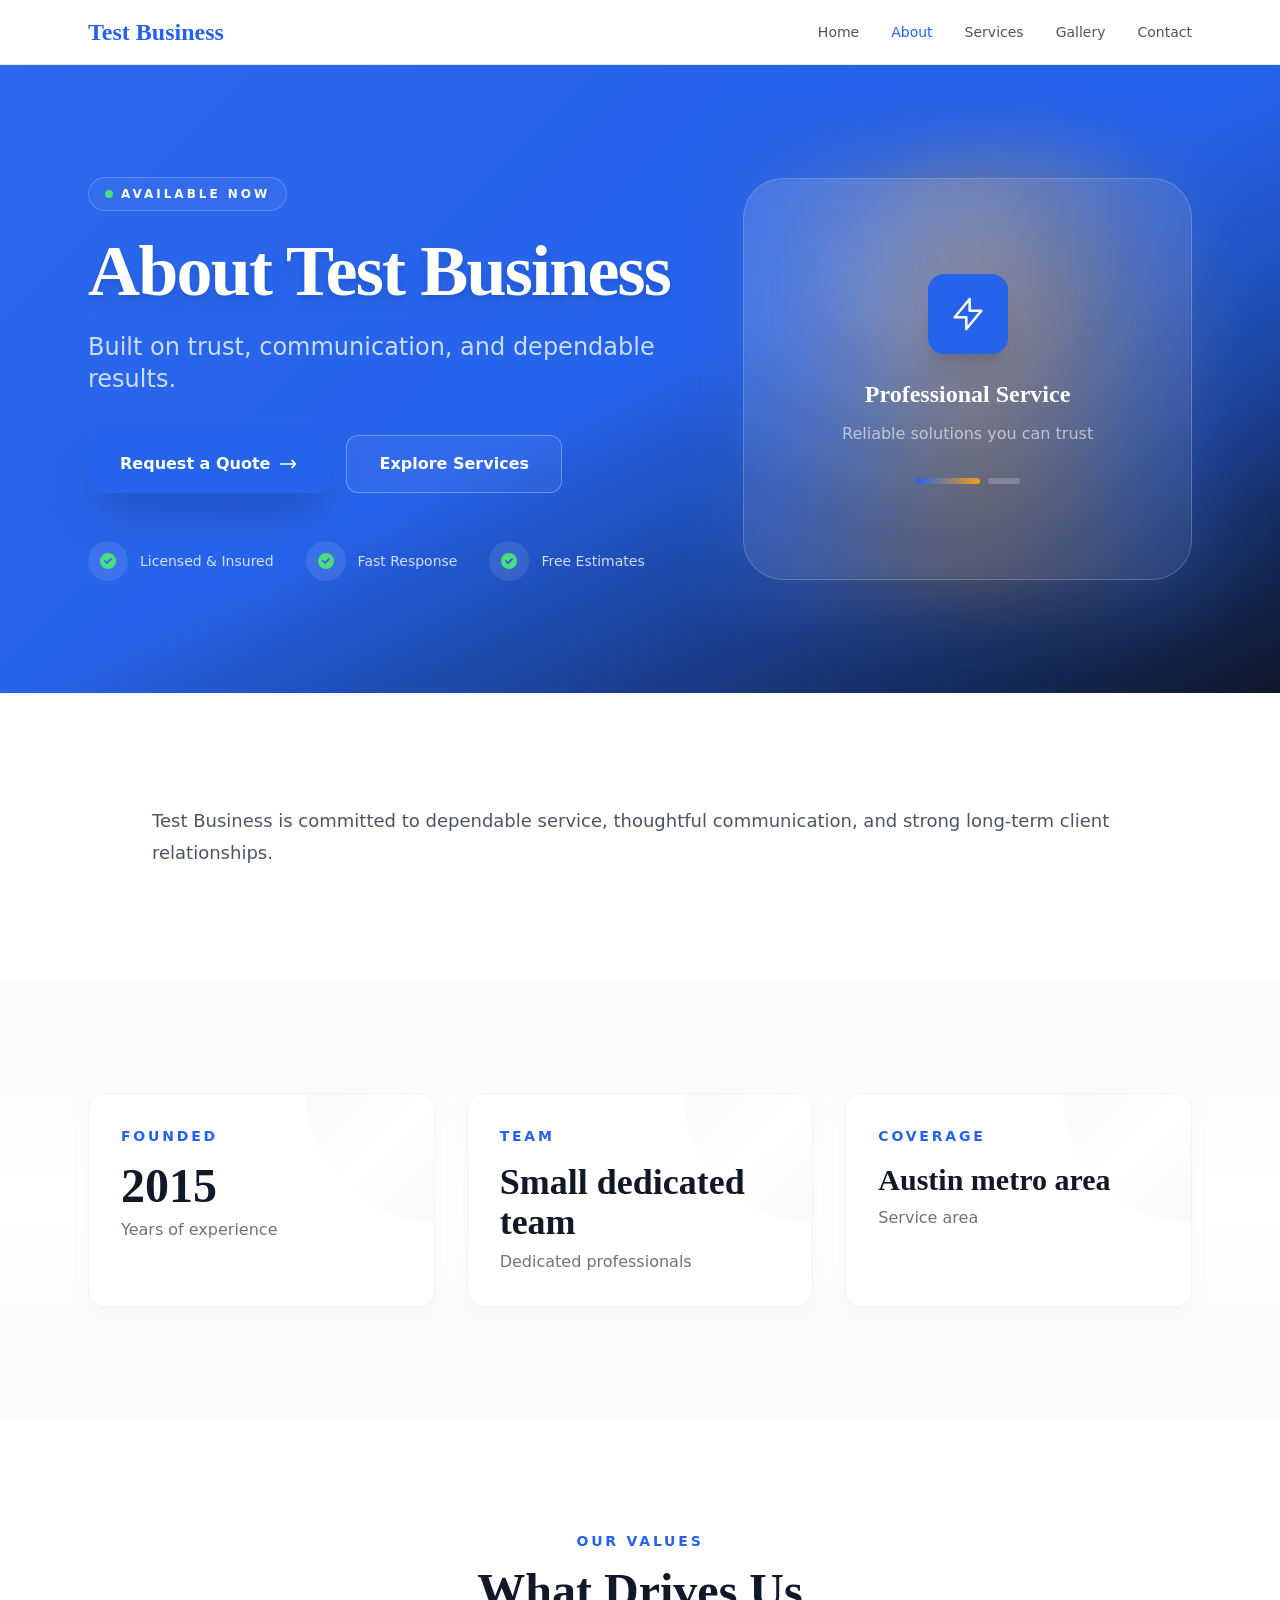
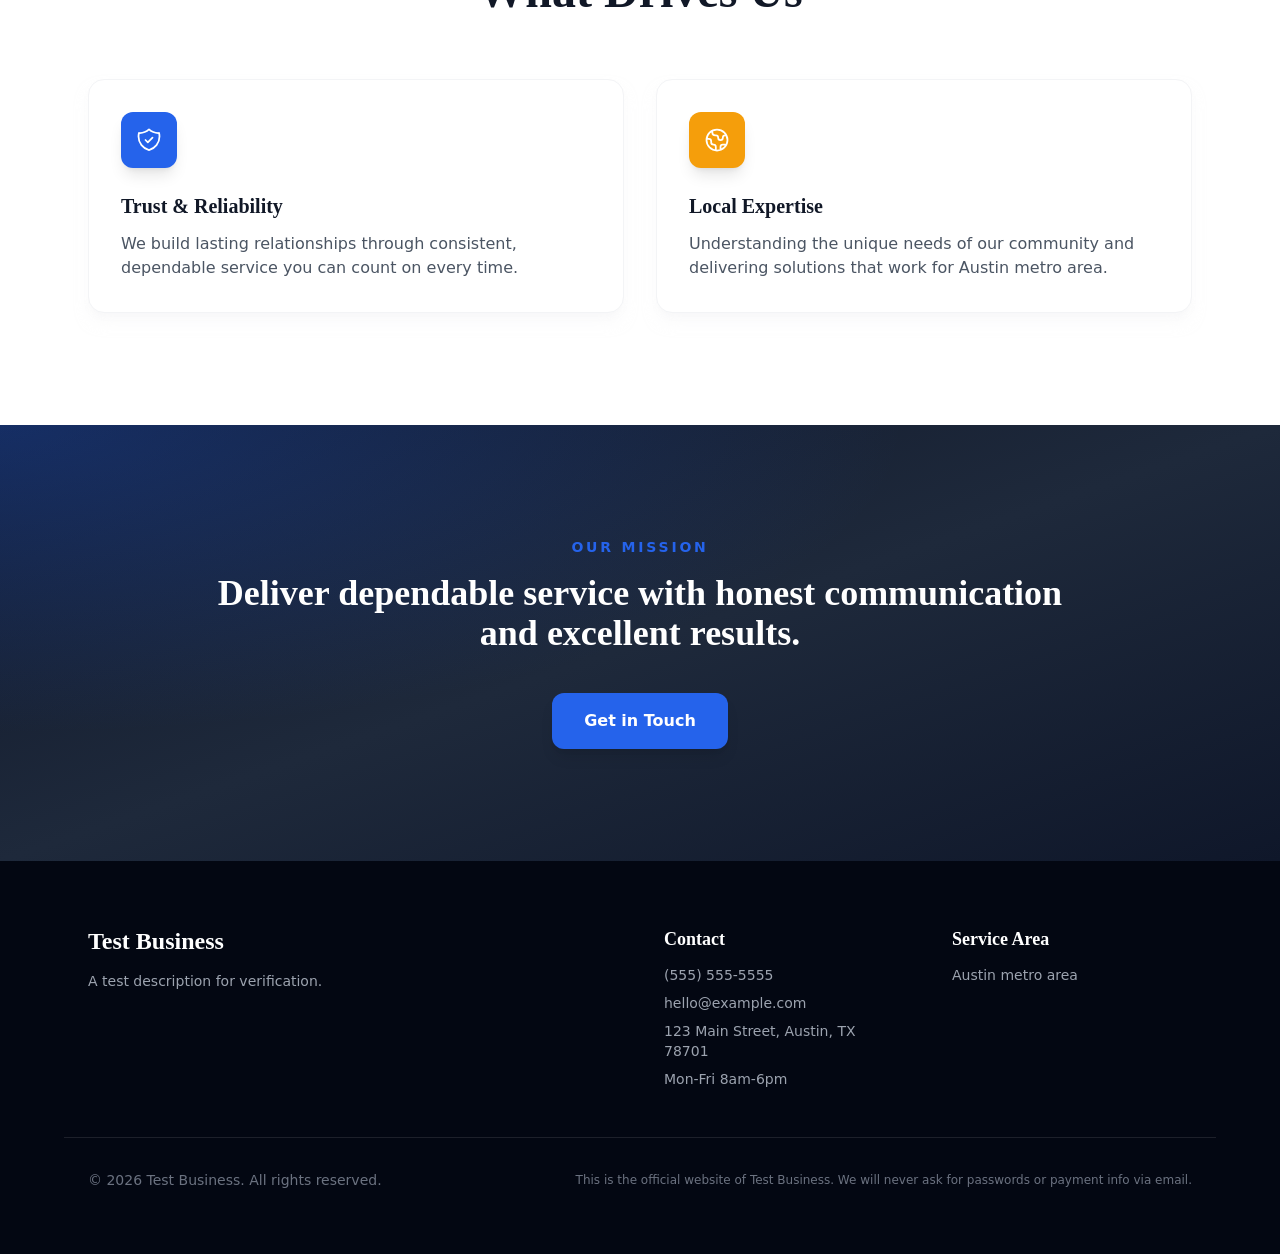
==== commit 2c8dca8d: "Deploy site from 5Pages" ====
--- a/about/index.html
+++ b/about/index.html
@@ -1,11 +1,7 @@
-<!DOCTYPE html><html lang="en" data-astro-cid-37fxchfa style="--primaryColor: #2563eb;--secondaryColor: #f59e0b;--displayFont: 'Playfair Display', Georgia, serif;--bodyFont: 'Inter', system-ui, sans-serif;"> <head><!-- Primary Meta Tags --><meta charset="utf-8"><meta name="viewport" content="width=device-width, initial-scale=1"><title>About Test Business</title><meta name="description" content="Learn about Test Business, the team, and the values behind the work."><meta name="author" content="Test Business"><meta name="robots" content="index, follow"><link rel="canonical" href="https://example.com/about/"><link rel="preconnect" href="https://fonts.googleapis.com"><link rel="preconnect" href="https://fonts.gstatic.com" crossorigin><link href="https://fonts.googleapis.com/css2?family=Inter:wght@400;500;600;700;800&family=Playfair+Display:wght@600;700&family=Cormorant+Garamond:wght@500;600;700&family=DM+Serif+Display:ital@0;1&family=Space+Grotesk:wght@500;700&family=Source+Sans+3:wght@400;500;600;700&display=swap" rel="stylesheet"><!-- Security & Anti-Phishing --><meta http-equiv="X-Frame-Options" content="SAMEORIGIN"><meta http-equiv="X-Content-Type-Options" content="nosniff"><meta http-equiv="X-XSS-Protection" content="1; mode=block"><meta name="referrer" content="strict-origin-when-cross-origin"><meta http-equiv="Content-Security-Policy" content="default-src 'self'; script-src 'self' https://unpkg.com https://cdnjs.cloudflare.com; style-src 'self' 'unsafe-inline' https://fonts.googleapis.com; font-src 'self' https://fonts.gstatic.com; img-src 'self' data: https:; connect-src 'self'; frame-src 'self' https://unpkg.com; base-uri 'self'; form-action 'self'; frame-ancestors 'self'; object-src 'none'"><!-- Open Graph / Facebook --><meta property="og:type" content="website"><meta property="og:url" content="https://example.com/about/"><meta property="og:title" content="About Test Business"><meta property="og:description" content="Learn about Test Business, the team, and the values behind the work."><meta property="og:site_name" content="Test Business"><meta property="og:locale" content="en_US"><meta property="og:image" content=""><meta property="og:image:width" content="1200"><meta property="og:image:height" content="630"><meta property="og:image:alt" content="About Test Business"><!-- Twitter --><meta name="twitter:card" content="summary_large_image"><meta name="twitter:url" content="https://example.com/about/"><meta name="twitter:title" content="About Test Business"><meta name="twitter:description" content="Learn about Test Business, the team, and the values behind the work."><meta name="twitter:image" content=""><!-- Additional SEO --><meta name="geo.placename" content="123 Main Street, Austin, TX 78701"><!-- Structured Data (JSON-LD) --><script type="application/ld+json">{"@context":"https://schema.org","@type":"LocalBusiness","name":"Test Business","description":"A professional local business website.","url":"https://example.com","telephone":"(555) 555-5555","email":"hello@example.com","address":{"@type":"PostalAddress","streetAddress":"123 Main Street, Austin, TX 78701","addressLocality":"","addressRegion":"","postalCode":"","addressCountry":"US"},"openingHours":"Mon-Fri 8am-6pm","sameAs":[]}</script><link rel="stylesheet" href="/_astro/about.YE251GH9.css"></head> <body class="bg-white text-gray-900" data-astro-cid-37fxchfa style="--primaryColor: #2563eb;--secondaryColor: #f59e0b;--displayFont: 'Playfair Display', Georgia, serif;--bodyFont: 'Inter', system-ui, sans-serif;"> <a href="#main-content" class="sr-only focus:not-sr-only focus:absolute focus:left-4 focus:top-4 focus:z-50 focus:rounded focus:bg-white focus:px-4 focus:py-2 focus:text-sm focus:font-semibold focus:text-gray-900 focus:shadow" data-astro-cid-37fxchfa style="--primaryColor: #2563eb;--secondaryColor: #f59e0b;--displayFont: 'Playfair Display', Georgia, serif;--bodyFont: 'Inter', system-ui, sans-serif;">
+<!DOCTYPE html><html lang="en" data-astro-cid-37fxchfa style="--primaryColor: #2563eb;--secondaryColor: #f59e0b;--displayFont: 'Playfair Display', Georgia, serif;--bodyFont: 'Inter', system-ui, sans-serif;"> <head><!-- Primary Meta Tags --><meta charset="utf-8"><meta name="viewport" content="width=device-width, initial-scale=1"><title>About Test Business</title><meta name="description" content="Learn about Test Business, the team, and the values behind the work."><meta name="author" content="Test Business"><meta name="robots" content="index, follow"><link rel="canonical" href="https://example.com/about/"><link rel="preconnect" href="https://fonts.googleapis.com"><link rel="preconnect" href="https://fonts.gstatic.com" crossorigin><link href="https://fonts.googleapis.com/css2?family=Inter:wght@400;500;600;700;800&family=Playfair+Display:wght@600;700&family=Cormorant+Garamond:wght@500;600;700&family=DM+Serif+Display:ital@0;1&family=Space+Grotesk:wght@500;700&family=Source+Sans+3:wght@400;500;600;700&display=swap" rel="stylesheet"><!-- Security & Anti-Phishing --><meta http-equiv="X-Frame-Options" content="SAMEORIGIN"><meta http-equiv="X-Content-Type-Options" content="nosniff"><meta http-equiv="X-XSS-Protection" content="1; mode=block"><meta name="referrer" content="strict-origin-when-cross-origin"><meta http-equiv="Content-Security-Policy" content="default-src 'self'; script-src 'self' https://unpkg.com https://cdnjs.cloudflare.com; style-src 'self' 'unsafe-inline' https://fonts.googleapis.com; font-src 'self' https://fonts.gstatic.com; img-src 'self' data: https:; connect-src 'self'; frame-src 'self' https://unpkg.com; base-uri 'self'; form-action 'self'; frame-ancestors 'self'; object-src 'none'"><!-- Open Graph / Facebook --><meta property="og:type" content="website"><meta property="og:url" content="https://example.com/about/"><meta property="og:title" content="About Test Business"><meta property="og:description" content="Learn about Test Business, the team, and the values behind the work."><meta property="og:site_name" content="Test Business"><meta property="og:locale" content="en_US"><meta property="og:image" content=""><meta property="og:image:width" content="1200"><meta property="og:image:height" content="630"><meta property="og:image:alt" content="About Test Business"><!-- Twitter --><meta name="twitter:card" content="summary_large_image"><meta name="twitter:url" content="https://example.com/about/"><meta name="twitter:title" content="About Test Business"><meta name="twitter:description" content="Learn about Test Business, the team, and the values behind the work."><meta name="twitter:image" content=""><!-- Additional SEO --><meta name="geo.placename" content="123 Main Street, Austin, TX 78701"><!-- Structured Data (JSON-LD) --><script type="application/ld+json">{"@context":"https://schema.org","@type":"LocalBusiness","name":"Test Business","description":"A professional local business website.","url":"https://example.com","telephone":"(555) 555-5555","email":"hello@example.com","address":{"@type":"PostalAddress","streetAddress":"123 Main Street, Austin, TX 78701","addressLocality":"","addressRegion":"","postalCode":"","addressCountry":"US"},"openingHours":"Mon-Fri 8am-6pm","sameAs":[]}</script><link rel="stylesheet" href="/_astro/about.CuUqCsWw.css"></head> <body class="bg-white text-gray-900" data-astro-cid-37fxchfa style="--primaryColor: #2563eb;--secondaryColor: #f59e0b;--displayFont: 'Playfair Display', Georgia, serif;--bodyFont: 'Inter', system-ui, sans-serif;"> <a href="#main-content" class="sr-only focus:not-sr-only focus:absolute focus:left-4 focus:top-4 focus:z-50 focus:rounded focus:bg-white focus:px-4 focus:py-2 focus:text-sm focus:font-semibold focus:text-gray-900 focus:shadow" data-astro-cid-37fxchfa style="--primaryColor: #2563eb;--secondaryColor: #f59e0b;--displayFont: 'Playfair Display', Georgia, serif;--bodyFont: 'Inter', system-ui, sans-serif;">
 Skip to content
-</a> <header class="sticky top-0 z-40 border-b border-gray-200 backdrop-blur bg-white/95" data-astro-cid-37fxchfa style="--primaryColor: #2563eb;--secondaryColor: #f59e0b;--displayFont: 'Playfair Display', Georgia, serif;--bodyFont: 'Inter', system-ui, sans-serif;"> <nav class="mx-auto flex max-w-6xl items-center justify-between px-6 py-4" aria-label="Main navigation" data-astro-cid-37fxchfa style="--primaryColor: #2563eb;--secondaryColor: #f59e0b;--displayFont: 'Playfair Display', Georgia, serif;--bodyFont: 'Inter', system-ui, sans-serif;"> <a href="/" class="flex items-center gap-3 text-primary" data-astro-cid-37fxchfa style="--primaryColor: #2563eb;--secondaryColor: #f59e0b;--displayFont: 'Playfair Display', Georgia, serif;--bodyFont: 'Inter', system-ui, sans-serif;">  <span class="font-heading text-2xl font-bold" data-astro-cid-37fxchfa style="--primaryColor: #2563eb;--secondaryColor: #f59e0b;--displayFont: 'Playfair Display', Georgia, serif;--bodyFont: 'Inter', system-ui, sans-serif;">Test Business</span> </a> <div class="hidden items-center gap-8 md:flex" data-astro-cid-37fxchfa style="--primaryColor: #2563eb;--secondaryColor: #f59e0b;--displayFont: 'Playfair Display', Georgia, serif;--bodyFont: 'Inter', system-ui, sans-serif;"> <a href="/" class="text-sm font-medium transition-colors hover:text-primary text-gray-600" data-astro-cid-37fxchfa style="--primaryColor: #2563eb;--secondaryColor: #f59e0b;--displayFont: 'Playfair Display', Georgia, serif;--bodyFont: 'Inter', system-ui, sans-serif;"> Home </a><a href="/about/" class="text-sm font-medium transition-colors hover:text-primary text-primary" data-astro-cid-37fxchfa style="--primaryColor: #2563eb;--secondaryColor: #f59e0b;--displayFont: 'Playfair Display', Georgia, serif;--bodyFont: 'Inter', system-ui, sans-serif;"> About </a><a href="/services/" class="text-sm font-medium transition-colors hover:text-primary text-gray-600" data-astro-cid-37fxchfa style="--primaryColor: #2563eb;--secondaryColor: #f59e0b;--displayFont: 'Playfair Display', Georgia, serif;--bodyFont: 'Inter', system-ui, sans-serif;"> Services </a><a href="/gallery/" class="text-sm font-medium transition-colors hover:text-primary text-gray-600" data-astro-cid-37fxchfa style="--primaryColor: #2563eb;--secondaryColor: #f59e0b;--displayFont: 'Playfair Display', Georgia, serif;--bodyFont: 'Inter', system-ui, sans-serif;"> Gallery </a><a href="/contact/" class="text-sm font-medium transition-colors hover:text-primary text-gray-600" data-astro-cid-37fxchfa style="--primaryColor: #2563eb;--secondaryColor: #f59e0b;--displayFont: 'Playfair Display', Georgia, serif;--bodyFont: 'Inter', system-ui, sans-serif;"> Contact </a> </div> <details class="relative md:hidden" data-astro-cid-37fxchfa style="--primaryColor: #2563eb;--secondaryColor: #f59e0b;--displayFont: 'Playfair Display', Georgia, serif;--bodyFont: 'Inter', system-ui, sans-serif;"> <summary class="list-none cursor-pointer rounded p-2 text-gray-700 focus:outline-none focus:ring-2 focus:ring-primary focus:ring-offset-2" aria-label="Open mobile navigation" data-astro-cid-37fxchfa style="--primaryColor: #2563eb;--secondaryColor: #f59e0b;--displayFont: 'Playfair Display', Georgia, serif;--bodyFont: 'Inter', system-ui, sans-serif;"> <svg class="h-6 w-6" fill="none" stroke="currentColor" viewBox="0 0 24 24" aria-hidden="true" data-astro-cid-37fxchfa style="--primaryColor: #2563eb;--secondaryColor: #f59e0b;--displayFont: 'Playfair Display', Georgia, serif;--bodyFont: 'Inter', system-ui, sans-serif;"> <path stroke-linecap="round" stroke-linejoin="round" stroke-width="2" d="M4 6h16M4 12h16M4 18h16" data-astro-cid-37fxchfa style="--primaryColor: #2563eb;--secondaryColor: #f59e0b;--displayFont: 'Playfair Display', Georgia, serif;--bodyFont: 'Inter', system-ui, sans-serif;"></path> </svg> </summary> <div class="absolute right-0 mt-3 min-w-48 rounded-xl border p-3 shadow-lg border-gray-200 bg-white" data-astro-cid-37fxchfa style="--primaryColor: #2563eb;--secondaryColor: #f59e0b;--displayFont: 'Playfair Display', Georgia, serif;--bodyFont: 'Inter', system-ui, sans-serif;"> <a href="/" class="block rounded-lg px-3 py-2 text-sm font-medium transition-colors hover:bg-gray-50 hover:text-primary text-gray-700" data-astro-cid-37fxchfa style="--primaryColor: #2563eb;--secondaryColor: #f59e0b;--displayFont: 'Playfair Display', Georgia, serif;--bodyFont: 'Inter', system-ui, sans-serif;"> Home </a><a href="/about/" class="block rounded-lg px-3 py-2 text-sm font-medium transition-colors hover:bg-gray-50 hover:text-primary bg-gray-50 text-primary" data-astro-cid-37fxchfa style="--primaryColor: #2563eb;--secondaryColor: #f59e0b;--displayFont: 'Playfair Display', Georgia, serif;--bodyFont: 'Inter', system-ui, sans-serif;"> About </a><a href="/services/" class="block rounded-lg px-3 py-2 text-sm font-medium transition-colors hover:bg-gray-50 hover:text-primary text-gray-700" data-astro-cid-37fxchfa style="--primaryColor: #2563eb;--secondaryColor: #f59e0b;--displayFont: 'Playfair Display', Georgia, serif;--bodyFont: 'Inter', system-ui, sans-serif;"> Services </a><a href="/gallery/" class="block rounded-lg px-3 py-2 text-sm font-medium transition-colors hover:bg-gray-50 hover:text-primary text-gray-700" data-astro-cid-37fxchfa style="--primaryColor: #2563eb;--secondaryColor: #f59e0b;--displayFont: 'Playfair Display', Georgia, serif;--bodyFont: 'Inter', system-ui, sans-serif;"> Gallery </a><a href="/contact/" class="block rounded-lg px-3 py-2 text-sm font-medium transition-colors hover:bg-gray-50 hover:text-primary text-gray-700" data-astro-cid-37fxchfa style="--primaryColor: #2563eb;--secondaryColor: #f59e0b;--displayFont: 'Playfair Display', Georgia, serif;--bodyFont: 'Inter', system-ui, sans-serif;"> Contact </a> </div> </details> </nav> </header> <main id="main-content" data-astro-cid-37fxchfa style="--primaryColor: #2563eb;--secondaryColor: #f59e0b;--displayFont: 'Playfair Display', Georgia, serif;--bodyFont: 'Inter', system-ui, sans-serif;">  <section class="relative overflow-hidden py-20 md:py-28 bg-gradient-to-br from-primary via-primary to-slate-900 text-white">   <div class="absolute inset-0 pointer-events-none bg-[radial-gradient(circle_at_top_right,_rgba(255,255,255,0.18),_transparent_32%)]"></div> <div class="absolute top-0 right-0 w-96 h-96 pointer-events-none bg-[radial-gradient(circle,_rgba(245,158,11,0.15),_transparent_50%)]"></div>  <div class="relative mx-auto max-w-6xl px-6"> <div class="grid items-center gap-10 lg:grid-cols-[1.2fr_0.8fr]"> <div> <span class="inline-flex items-center gap-2 mb-6 text-xs font-semibold uppercase tracking-[0.25em] px-3 py-1 rounded-full bg-white/10 backdrop-blur text-white/90"> <span class="w-2 h-2 rounded-full bg-green-400 animate-pulse"></span>
-Available now
-</span> <h1 class="font-heading text-4xl font-bold leading-tight md:text-5xl lg:text-6xl tracking-tight">About Test Business</h1> <p class="mt-6 max-w-2xl text-lg leading-8 md:text-xl text-blue-50">Built on trust, communication, and dependable results.</p> <div class="mt-8 flex flex-wrap gap-4"> <a href="/contact" class="btn-primary hover:opacity-100 rounded-lg bg-primary text-white"> <span class="flex items-center gap-2">
+</a> <header class="sticky top-0 z-40 border-b border-gray-200 backdrop-blur bg-white/95" data-astro-cid-37fxchfa style="--primaryColor: #2563eb;--secondaryColor: #f59e0b;--displayFont: 'Playfair Display', Georgia, serif;--bodyFont: 'Inter', system-ui, sans-serif;"> <nav class="mx-auto flex max-w-6xl items-center justify-between px-6 py-4" aria-label="Main navigation" data-astro-cid-37fxchfa style="--primaryColor: #2563eb;--secondaryColor: #f59e0b;--displayFont: 'Playfair Display', Georgia, serif;--bodyFont: 'Inter', system-ui, sans-serif;"> <a href="/" class="flex items-center gap-3 text-primary" data-astro-cid-37fxchfa style="--primaryColor: #2563eb;--secondaryColor: #f59e0b;--displayFont: 'Playfair Display', Georgia, serif;--bodyFont: 'Inter', system-ui, sans-serif;">  <span class="font-heading text-2xl font-bold" data-astro-cid-37fxchfa style="--primaryColor: #2563eb;--secondaryColor: #f59e0b;--displayFont: 'Playfair Display', Georgia, serif;--bodyFont: 'Inter', system-ui, sans-serif;">Test Business</span> </a> <div class="hidden items-center gap-8 md:flex" data-astro-cid-37fxchfa style="--primaryColor: #2563eb;--secondaryColor: #f59e0b;--displayFont: 'Playfair Display', Georgia, serif;--bodyFont: 'Inter', system-ui, sans-serif;"> <a href="/" class="text-sm font-medium transition-colors hover:text-primary text-gray-600" data-astro-cid-37fxchfa style="--primaryColor: #2563eb;--secondaryColor: #f59e0b;--displayFont: 'Playfair Display', Georgia, serif;--bodyFont: 'Inter', system-ui, sans-serif;"> Home </a><a href="/about/" class="text-sm font-medium transition-colors hover:text-primary text-primary" data-astro-cid-37fxchfa style="--primaryColor: #2563eb;--secondaryColor: #f59e0b;--displayFont: 'Playfair Display', Georgia, serif;--bodyFont: 'Inter', system-ui, sans-serif;"> About </a><a href="/services/" class="text-sm font-medium transition-colors hover:text-primary text-gray-600" data-astro-cid-37fxchfa style="--primaryColor: #2563eb;--secondaryColor: #f59e0b;--displayFont: 'Playfair Display', Georgia, serif;--bodyFont: 'Inter', system-ui, sans-serif;"> Services </a><a href="/gallery/" class="text-sm font-medium transition-colors hover:text-primary text-gray-600" data-astro-cid-37fxchfa style="--primaryColor: #2563eb;--secondaryColor: #f59e0b;--displayFont: 'Playfair Display', Georgia, serif;--bodyFont: 'Inter', system-ui, sans-serif;"> Gallery </a><a href="/contact/" class="text-sm font-medium transition-colors hover:text-primary text-gray-600" data-astro-cid-37fxchfa style="--primaryColor: #2563eb;--secondaryColor: #f59e0b;--displayFont: 'Playfair Display', Georgia, serif;--bodyFont: 'Inter', system-ui, sans-serif;"> Contact </a> </div> <details class="relative md:hidden" data-astro-cid-37fxchfa style="--primaryColor: #2563eb;--secondaryColor: #f59e0b;--displayFont: 'Playfair Display', Georgia, serif;--bodyFont: 'Inter', system-ui, sans-serif;"> <summary class="list-none cursor-pointer rounded p-2 text-gray-700 focus:outline-none focus:ring-2 focus:ring-primary focus:ring-offset-2" aria-label="Open mobile navigation" data-astro-cid-37fxchfa style="--primaryColor: #2563eb;--secondaryColor: #f59e0b;--displayFont: 'Playfair Display', Georgia, serif;--bodyFont: 'Inter', system-ui, sans-serif;"> <svg class="h-6 w-6" fill="none" stroke="currentColor" viewBox="0 0 24 24" aria-hidden="true" data-astro-cid-37fxchfa style="--primaryColor: #2563eb;--secondaryColor: #f59e0b;--displayFont: 'Playfair Display', Georgia, serif;--bodyFont: 'Inter', system-ui, sans-serif;"> <path stroke-linecap="round" stroke-linejoin="round" stroke-width="2" d="M4 6h16M4 12h16M4 18h16" data-astro-cid-37fxchfa style="--primaryColor: #2563eb;--secondaryColor: #f59e0b;--displayFont: 'Playfair Display', Georgia, serif;--bodyFont: 'Inter', system-ui, sans-serif;"></path> </svg> </summary> <div class="absolute right-0 mt-3 min-w-48 rounded-xl border p-3 shadow-lg border-gray-200 bg-white" data-astro-cid-37fxchfa style="--primaryColor: #2563eb;--secondaryColor: #f59e0b;--displayFont: 'Playfair Display', Georgia, serif;--bodyFont: 'Inter', system-ui, sans-serif;"> <a href="/" class="block rounded-lg px-3 py-2 text-sm font-medium transition-colors hover:bg-gray-50 hover:text-primary text-gray-700" data-astro-cid-37fxchfa style="--primaryColor: #2563eb;--secondaryColor: #f59e0b;--displayFont: 'Playfair Display', Georgia, serif;--bodyFont: 'Inter', system-ui, sans-serif;"> Home </a><a href="/about/" class="block rounded-lg px-3 py-2 text-sm font-medium transition-colors hover:bg-gray-50 hover:text-primary bg-gray-50 text-primary" data-astro-cid-37fxchfa style="--primaryColor: #2563eb;--secondaryColor: #f59e0b;--displayFont: 'Playfair Display', Georgia, serif;--bodyFont: 'Inter', system-ui, sans-serif;"> About </a><a href="/services/" class="block rounded-lg px-3 py-2 text-sm font-medium transition-colors hover:bg-gray-50 hover:text-primary text-gray-700" data-astro-cid-37fxchfa style="--primaryColor: #2563eb;--secondaryColor: #f59e0b;--displayFont: 'Playfair Display', Georgia, serif;--bodyFont: 'Inter', system-ui, sans-serif;"> Services </a><a href="/gallery/" class="block rounded-lg px-3 py-2 text-sm font-medium transition-colors hover:bg-gray-50 hover:text-primary text-gray-700" data-astro-cid-37fxchfa style="--primaryColor: #2563eb;--secondaryColor: #f59e0b;--displayFont: 'Playfair Display', Georgia, serif;--bodyFont: 'Inter', system-ui, sans-serif;"> Gallery </a><a href="/contact/" class="block rounded-lg px-3 py-2 text-sm font-medium transition-colors hover:bg-gray-50 hover:text-primary text-gray-700" data-astro-cid-37fxchfa style="--primaryColor: #2563eb;--secondaryColor: #f59e0b;--displayFont: 'Playfair Display', Georgia, serif;--bodyFont: 'Inter', system-ui, sans-serif;"> Contact </a> </div> </details> </nav> </header> <main id="main-content" data-astro-cid-37fxchfa style="--primaryColor: #2563eb;--secondaryColor: #f59e0b;--displayFont: 'Playfair Display', Georgia, serif;--bodyFont: 'Inter', system-ui, sans-serif;">  <section class="relative overflow-hidden py-20 md:py-28 bg-gradient-to-br from-primary via-primary to-slate-900 text-white">   <div class="absolute inset-0 pointer-events-none bg-[radial-gradient(ellipse_at_top_right,_rgba(37,99,235,0.5),_transparent_50%)]"></div> <div class="absolute top-0 right-0 w-[500px] h-[500px] pointer-events-none bg-[radial-gradient(circle,_rgba(245,158,11,0.2),_transparent_60%)]"></div> <div class="absolute bottom-0 left-0 w-[400px] h-[400px] pointer-events-none bg-[radial-gradient(circle,_rgba(37,99,235,0.15),_transparent_50%)]"></div> <div class="absolute inset-0 pointer-events-none bg-[linear-gradient(135deg,_rgba(255,255,255,0.03)_0%,_transparent_50%)]"></div>  <div class="relative mx-auto max-w-6xl px-6"> <div class="grid items-center gap-12 lg:grid-cols-[1.15fr_0.85fr]"> <div> <span class="inline-flex items-center gap-2 mb-6 text-xs font-semibold uppercase tracking-[0.25em] px-4 py-2 rounded-full border border-white/20 bg-white/5 backdrop-blur-sm"> <span class="w-2 h-2 rounded-full bg-green-400 animate-pulse"></span>
+Available Now
+</span> <h1 class="font-heading text-5xl font-bold leading-[1.1] md:text-6xl lg:text-7xl tracking-tight drop-shadow-lg">About Test Business</h1> <p class="mt-6 max-w-2xl text-xl leading-8 md:text-2xl text-blue-100/90">Built on trust, communication, and dependable results.</p> <div class="mt-10 flex flex-wrap gap-4"> <a href="/contact" class="group relative inline-flex items-center justify-center rounded-xl bg-gradient-to-r from-primary via-primary to-blue-600 px-8 py-4 text-base font-bold text-white shadow-2xl shadow-primary/40 transition-all hover:translate-y-[-2px] hover:shadow-primary/50 focus:outline-none focus:ring-2 focus:ring-primary focus:ring-offset-2 focus:ring-offset-slate-900"> <span class="flex items-center gap-2">
 Request a Quote
-<svg class="w-4 h-4" fill="none" stroke="currentColor" viewBox="0 0 24 24"><path stroke-linecap="round" stroke-linejoin="round" stroke-width="2" d="M17 8l4 4m0 0l-4 4m4-4H3"></path></svg> </span> </a> <a href="/services" class="btn-secondary rounded-lg border border-gray-300 bg-white text-gray-700">Explore Services</a> </div> <div class="mt-10 flex items-center gap-6 text-sm text-white/60"> <div class="flex items-center gap-2"> <svg class="w-5 h-5 text-green-400" fill="currentColor" viewBox="0 0 20 20"><path fill-rule="evenodd" d="M10 18a8 8 0 100-16 8 8 0 000 16zm3.707-9.293a1 1 0 00-1.414-1.414L9 10.586 7.707 9.293a1 1 0 00-1.414 1.414l2 2a1 1 0 001.414 0l4-4z" clip-rule="evenodd"></path></svg>
-Licensed & Insured
-</div> <div class="flex items-center gap-2"> <svg class="w-5 h-5 text-green-400" fill="currentColor" viewBox="0 0 20 20"><path fill-rule="evenodd" d="M10 18a8 8 0 100-16 8 8 0 000 16zm3.707-9.293a1 1 0 00-1.414-1.414L9 10.586 7.707 9.293a1 1 0 00-1.414 1.414l2 2a1 1 0 001.414 0l4-4z" clip-rule="evenodd"></path></svg>
-Fast Response
-</div> </div> </div> <div> <div class="relative flex min-h-[24rem] items-center justify-center rounded-[2rem] border border-white/10 bg-white/5 p-10 text-white/80 shadow-2xl backdrop-blur-sm"> <div class="absolute inset-0 rounded-[2rem] bg-gradient-to-br from-primary/10 to-transparent"></div> <div class="relative text-center"> <div class="mx-auto mb-4 flex h-16 w-16 items-center justify-center rounded-full bg-white/10 text-3xl">🔧</div> <p class="font-heading text-xl font-semibold">Professional Plumbing</p> <p class="mt-3 text-sm text-white/70">Reliable service you can count on</p> </div> </div> </div> </div> </div> </section> <section class="py-16 md:py-24"> <div class="mx-auto max-w-5xl px-6"> <div class="prose max-w-none text-lg leading-8 text-gray-600"> <p>Test Business is committed to dependable service, thoughtful communication, and strong long-term client relationships.</p> </div> </div> </section> <section class="py-16 md:py-24 bg-gradient-to-br from-gray-50 via-white to-gray-50"> <div class="mx-auto grid max-w-6xl gap-8 px-6 md:grid-cols-3"> <div class="relative group"> <div class="absolute -inset-px rounded-2xl bg-gradient-to-br from-primary to-primary/50 opacity-0 transition-opacity group-hover:opacity-100"></div> <div class="relative rounded-2xl bg-white p-8 shadow-lg shadow-gray-100/50 border border-gray-100"> <p class="text-sm font-semibold uppercase tracking-[0.2em] text-primary">Founded</p> <h2 class="mt-4 font-heading text-4xl font-bold text-gray-900">2015</h2> </div> </div> <div class="relative group"> <div class="absolute -inset-px rounded-2xl bg-gradient-to-br from-secondary to-secondary/50 opacity-0 transition-opacity group-hover:opacity-100"></div> <div class="relative rounded-2xl bg-white p-8 shadow-lg shadow-gray-100/50 border border-gray-100"> <p class="text-sm font-semibold uppercase tracking-[0.2em] text-primary">Team</p> <h2 class="mt-4 font-heading text-4xl font-bold text-gray-900">Small dedicated team</h2> </div> </div> <div class="relative group"> <div class="absolute -inset-px rounded-2xl bg-gradient-to-br from-primary to-secondary opacity-0 transition-opacity group-hover:opacity-100"></div> <div class="relative rounded-2xl bg-white p-8 shadow-lg shadow-gray-100/50 border border-gray-100"> <p class="text-sm font-semibold uppercase tracking-[0.2em] text-primary">Coverage</p> <h2 class="mt-4 font-heading text-3xl font-bold text-gray-900">Austin metro area</h2> </div> </div> </div> </section> <section class="py-16 md:py-24 bg-gradient-to-br from-gray-50 via-white to-gray-50"> <div class="mx-auto max-w-6xl px-6"> <div class="mx-auto max-w-2xl text-center mb-12"> <p class="text-sm font-semibold uppercase tracking-[0.2em] text-primary">Our Values</p> <h2 class="mt-4 font-heading text-3xl font-bold md:text-4xl text-gray-900">What drives everything we do</h2> </div> <div class="grid gap-6 md:grid-cols-3"> <div class="group relative overflow-hidden rounded-2xl bg-gradient-to-br from-white to-gray-50 p-8 shadow-lg shadow-gray-100/50 border border-gray-100 transition-all hover:-translate-y-1 hover:shadow-xl"> <div class="absolute top-0 right-0 -mt-4 -mr-4 h-24 w-24 rounded-full bg-primary/10 transition-transform group-hover:scale-150"></div> <div class="relative"> <div class="mb-4 flex h-12 w-12 items-center justify-center rounded-xl bg-primary/10 text-primary transition-colors group-hover:bg-primary group-hover:text-white"> <svg class="w-6 h-6" fill="none" stroke="currentColor" viewBox="0 0 24 24"><path stroke-linecap="round" stroke-linejoin="round" stroke-width="2" d="M9 12l2 2 4-4m5.618-4.016A11.955 11.955 0 0112 2.944a11.955 11.955 0 01-8.618 3.04A12.02 12.02 0 003 9c0 5.591 3.824 10.29 9 11.622 5.176-1.332 9-6.03 9-11.622 0-1.042-.133-2.052-.382-3.016z"></path></svg> </div> <h3 class="font-heading text-xl font-semibold">Reliability</h3> <p class="mt-3 text-sm leading-7 text-gray-600">We show up on time, every time. Your plumbing issues get resolved right the first time.</p> </div> </div> <div class="group relative overflow-hidden rounded-2xl bg-gradient-to-br from-white to-gray-50 p-8 shadow-lg shadow-gray-100/50 border border-gray-100 transition-all hover:-translate-y-1 hover:shadow-xl"> <div class="absolute top-0 right-0 -mt-4 -mr-4 h-24 w-24 rounded-full bg-secondary/10 transition-transform group-hover:scale-150"></div> <div class="relative"> <div class="mb-4 flex h-12 w-12 items-center justify-center rounded-xl bg-secondary/10 text-secondary transition-colors group-hover:bg-secondary group-hover:text-white"> <svg class="w-6 h-6" fill="none" stroke="currentColor" viewBox="0 0 24 24"><path stroke-linecap="round" stroke-linejoin="round" stroke-width="2" d="M17 20h5v-2a3 3 0 00-5.356-1.857M17 20H7m10 0v-2c0-.656-.126-1.283-.356-1.857M7 20H2v-2a3 3 0 015.356-1.857M7 20v-2c0-.656.126-1.283.356-1.857m0 0a5.002 5.002 0 019.288 0M15 7a3 3 0 11-6 0 3 3 0 016 0zm6 3a2 2 0 11-4 0 2 2 0 014 0zM7 10a2 2 0 11-4 0 2 2 0 014 0z"></path></svg> </div> <h3 class="font-heading text-xl font-semibold">Transparency</h3> <p class="mt-3 text-sm leading-7 text-gray-600">No hidden fees or surprises. We explain the problem and the solution before we start.</p> </div> </div> <div class="group relative overflow-hidden rounded-2xl bg-gradient-to-br from-white to-gray-50 p-8 shadow-lg shadow-gray-100/50 border border-gray-100 transition-all hover:-translate-y-1 hover:shadow-xl"> <div class="absolute top-0 right-0 -mt-4 -mr-4 h-24 w-24 rounded-full bg-primary/10 transition-transform group-hover:scale-150"></div> <div class="relative"> <div class="mb-4 flex h-12 w-12 items-center justify-center rounded-xl bg-primary/10 text-primary transition-colors group-hover:bg-primary group-hover:text-white"> <svg class="w-6 h-6" fill="none" stroke="currentColor" viewBox="0 0 24 24"><path stroke-linecap="round" stroke-linejoin="round" stroke-width="2" d="M13 10V3L4 14h7v7l9-11h-7z"></path></svg> </div> <h3 class="font-heading text-xl font-semibold">Quality</h3> <p class="mt-3 text-sm leading-7 text-gray-600">We use quality materials and proven techniques to ensure lasting solutions.</p> </div> </div> </div> </div> </section> <section class="py-16 md:py-24"> <div class="mx-auto max-w-4xl px-6 text-center"> <p class="text-sm font-semibold uppercase tracking-[0.2em] text-primary">Our Mission</p> <h2 class="mt-4 font-heading text-3xl font-bold md:text-4xl text-gray-900">Deliver dependable service with honest communication and excellent results.</h2> <div class="mt-8 mx-auto max-w-2xl"> <a href="/contact" class="btn-primary">Get in Touch</a> </div> </div> </section>  </main> <footer class="bg-gray-950 text-gray-300 py-16" data-astro-cid-37fxchfa style="--primaryColor: #2563eb;--secondaryColor: #f59e0b;--displayFont: 'Playfair Display', Georgia, serif;--bodyFont: 'Inter', system-ui, sans-serif;"> <div class="mx-auto grid max-w-6xl gap-12 px-6 md:grid-cols-4" data-astro-cid-37fxchfa style="--primaryColor: #2563eb;--secondaryColor: #f59e0b;--displayFont: 'Playfair Display', Georgia, serif;--bodyFont: 'Inter', system-ui, sans-serif;"> <div class="md:col-span-2" data-astro-cid-37fxchfa style="--primaryColor: #2563eb;--secondaryColor: #f59e0b;--displayFont: 'Playfair Display', Georgia, serif;--bodyFont: 'Inter', system-ui, sans-serif;"> <h2 class="font-heading text-2xl font-bold text-white" data-astro-cid-37fxchfa style="--primaryColor: #2563eb;--secondaryColor: #f59e0b;--displayFont: 'Playfair Display', Georgia, serif;--bodyFont: 'Inter', system-ui, sans-serif;">Test Business</h2> <p class="mt-3 text-sm leading-6 text-gray-400" data-astro-cid-37fxchfa style="--primaryColor: #2563eb;--secondaryColor: #f59e0b;--displayFont: 'Playfair Display', Georgia, serif;--bodyFont: 'Inter', system-ui, sans-serif;">A test description for verification.</p> <div class="mt-6 flex flex-wrap gap-3" data-astro-cid-37fxchfa style="--primaryColor: #2563eb;--secondaryColor: #f59e0b;--displayFont: 'Playfair Display', Georgia, serif;--bodyFont: 'Inter', system-ui, sans-serif;">  </div> </div> <div data-astro-cid-37fxchfa style="--primaryColor: #2563eb;--secondaryColor: #f59e0b;--displayFont: 'Playfair Display', Georgia, serif;--bodyFont: 'Inter', system-ui, sans-serif;"> <h2 class="font-heading text-lg font-semibold text-white" data-astro-cid-37fxchfa style="--primaryColor: #2563eb;--secondaryColor: #f59e0b;--displayFont: 'Playfair Display', Georgia, serif;--bodyFont: 'Inter', system-ui, sans-serif;">Contact</h2> <div class="mt-3 space-y-2 text-sm text-gray-400" data-astro-cid-37fxchfa style="--primaryColor: #2563eb;--secondaryColor: #f59e0b;--displayFont: 'Playfair Display', Georgia, serif;--bodyFont: 'Inter', system-ui, sans-serif;"> <p data-astro-cid-37fxchfa style="--primaryColor: #2563eb;--secondaryColor: #f59e0b;--displayFont: 'Playfair Display', Georgia, serif;--bodyFont: 'Inter', system-ui, sans-serif;">(555) 555-5555</p> <p data-astro-cid-37fxchfa style="--primaryColor: #2563eb;--secondaryColor: #f59e0b;--displayFont: 'Playfair Display', Georgia, serif;--bodyFont: 'Inter', system-ui, sans-serif;">hello@example.com</p> <p data-astro-cid-37fxchfa style="--primaryColor: #2563eb;--secondaryColor: #f59e0b;--displayFont: 'Playfair Display', Georgia, serif;--bodyFont: 'Inter', system-ui, sans-serif;">123 Main Street, Austin, TX 78701</p> <p data-astro-cid-37fxchfa style="--primaryColor: #2563eb;--secondaryColor: #f59e0b;--displayFont: 'Playfair Display', Georgia, serif;--bodyFont: 'Inter', system-ui, sans-serif;">Mon-Fri 8am-6pm</p> </div> </div> <div data-astro-cid-37fxchfa style="--primaryColor: #2563eb;--secondaryColor: #f59e0b;--displayFont: 'Playfair Display', Georgia, serif;--bodyFont: 'Inter', system-ui, sans-serif;"> <h2 class="font-heading text-lg font-semibold text-white" data-astro-cid-37fxchfa style="--primaryColor: #2563eb;--secondaryColor: #f59e0b;--displayFont: 'Playfair Display', Georgia, serif;--bodyFont: 'Inter', system-ui, sans-serif;">Service Area</h2> <p class="mt-3 text-sm text-gray-400" data-astro-cid-37fxchfa style="--primaryColor: #2563eb;--secondaryColor: #f59e0b;--displayFont: 'Playfair Display', Georgia, serif;--bodyFont: 'Inter', system-ui, sans-serif;">Austin metro area</p> </div> </div> <div class="mx-auto mt-12 max-w-6xl border-t border-white/10 px-6 pt-8" data-astro-cid-37fxchfa style="--primaryColor: #2563eb;--secondaryColor: #f59e0b;--displayFont: 'Playfair Display', Georgia, serif;--bodyFont: 'Inter', system-ui, sans-serif;"> <div class="flex flex-col gap-4 text-sm text-gray-500 md:flex-row md:items-center md:justify-between" data-astro-cid-37fxchfa style="--primaryColor: #2563eb;--secondaryColor: #f59e0b;--displayFont: 'Playfair Display', Georgia, serif;--bodyFont: 'Inter', system-ui, sans-serif;"> <p data-astro-cid-37fxchfa style="--primaryColor: #2563eb;--secondaryColor: #f59e0b;--displayFont: 'Playfair Display', Georgia, serif;--bodyFont: 'Inter', system-ui, sans-serif;">&copy; 2026 Test Business. All rights reserved.</p> <p class="text-xs" data-astro-cid-37fxchfa style="--primaryColor: #2563eb;--secondaryColor: #f59e0b;--displayFont: 'Playfair Display', Georgia, serif;--bodyFont: 'Inter', system-ui, sans-serif;">This is the official website of Test Business. We will never ask for passwords or payment info via email.</p> </div> </div> </footer> </body></html>+<svg class="w-5 h-5 transition-transform group-hover:translate-x-1" fill="none" stroke="currentColor" viewBox="0 0 24 24"><path stroke-linecap="round" stroke-linejoin="round" stroke-width="2" d="M17 8l4 4m0 0l-4 4m4-4H3"></path></svg> </span> </a> <a href="/services" class="inline-flex items-center justify-center rounded-xl border border-white/30 bg-white/5 px-8 py-4 text-base font-semibold text-white backdrop-blur-sm transition-all hover:bg-white/10 hover:border-white/40 focus:outline-none focus:ring-2 focus:ring-white focus:ring-offset-2 focus:ring-offset-slate-900">Explore Services</a> </div> <div class="mt-12 flex flex-wrap items-center gap-8 text-sm"> <div class="flex items-center gap-3"> <div class="flex h-10 w-10 items-center justify-center rounded-full bg-white/10 backdrop-blur-sm"> <svg class="w-5 h-5 text-green-400" fill="currentColor" viewBox="0 0 20 20"><path fill-rule="evenodd" d="M10 18a8 8 0 100-16 8 8 0 000 16zm3.707-9.293a1 1 0 00-1.414-1.414L9 10.586 7.707 9.293a1 1 0 00-1.414 1.414l2 2a1 1 0 001.414 0l4-4z" clip-rule="evenodd"></path></svg> </div> <span class="text-white/80">Licensed & Insured</span> </div> <div class="flex items-center gap-3"> <div class="flex h-10 w-10 items-center justify-center rounded-full bg-white/10 backdrop-blur-sm"> <svg class="w-5 h-5 text-green-400" fill="currentColor" viewBox="0 0 20 20"><path fill-rule="evenodd" d="M10 18a8 8 0 100-16 8 8 0 000 16zm3.707-9.293a1 1 0 00-1.414-1.414L9 10.586 7.707 9.293a1 1 0 00-1.414 1.414l2 2a1 1 0 001.414 0l4-4z" clip-rule="evenodd"></path></svg> </div> <span class="text-white/80">Fast Response</span> </div> <div class="flex items-center gap-3"> <div class="flex h-10 w-10 items-center justify-center rounded-full bg-white/10 backdrop-blur-sm"> <svg class="w-5 h-5 text-green-400" fill="currentColor" viewBox="0 0 20 20"><path fill-rule="evenodd" d="M10 18a8 8 0 100-16 8 8 0 000 16zm3.707-9.293a1 1 0 00-1.414-1.414L9 10.586 7.707 9.293a1 1 0 00-1.414 1.414l2 2a1 1 0 001.414 0l4-4z" clip-rule="evenodd"></path></svg> </div> <span class="text-white/80">Free Estimates</span> </div> </div> </div> <div class="relative"> <div class="absolute -inset-4 rounded-[3rem] bg-gradient-to-r from-primary via-secondary to-primary opacity-30 blur-2xl"></div> <div class="relative overflow-hidden rounded-[2.5rem] border border-white/20 bg-gradient-to-br from-white/10 to-white/5 p-10 backdrop-blur-xl"> <div class="absolute inset-0 bg-[radial-gradient(circle_at_30%_30%,_rgba(255,255,255,0.1),_transparent_50%)]"></div> <div class="relative flex flex-col items-center justify-center min-h-[20rem]"> <div class="mb-6 flex h-20 w-20 items-center justify-center rounded-2xl bg-gradient-to-br from-primary to-blue-600 shadow-xl shadow-primary/30"> <svg class="w-10 h-10 text-white" fill="none" stroke="currentColor" viewBox="0 0 24 24"><path stroke-linecap="round" stroke-linejoin="round" stroke-width="1.5" d="M13 10V3L4 14h7v7l9-11h-7z"></path></svg> </div> <p class="font-heading text-2xl font-bold text-white">Professional Service</p> <p class="mt-3 text-white/60">Reliable solutions you can trust</p> <div class="mt-8 flex items-center gap-2"> <div class="h-1.5 w-16 rounded-full bg-gradient-to-r from-primary to-secondary"></div> <div class="h-1.5 w-8 rounded-full bg-white/20"></div> </div> </div> </div> </div> </div> </div> </section> <section class="py-20 md:py-28 bg-white"> <div class="mx-auto max-w-5xl px-6"> <div class="prose max-w-none text-lg leading-8 text-gray-600"> <p>Test Business is committed to dependable service, thoughtful communication, and strong long-term client relationships.</p> </div> </div> </section> <section class="py-20 md:py-28 bg-gradient-to-b from-gray-50 via-white to-gray-50"> <div class="mx-auto max-w-6xl px-6"> <div class="grid gap-8 md:grid-cols-3"> <div class="group relative overflow-hidden rounded-2xl border border-gray-100 bg-white p-8 shadow-lg shadow-gray-100/50 transition-all hover:-translate-y-1 hover:shadow-xl"> <div class="absolute top-0 right-0 w-32 h-32 bg-gradient-to-br from-primary/10 to-transparent rounded-bl-full"></div> <div class="relative"> <p class="text-sm font-semibold uppercase tracking-[0.2em] text-primary">Founded</p> <h2 class="mt-4 font-heading text-5xl font-bold text-gray-900">2015</h2> <p class="mt-2 text-gray-500">Years of experience</p> </div> </div> <div class="group relative overflow-hidden rounded-2xl border border-gray-100 bg-white p-8 shadow-lg shadow-gray-100/50 transition-all hover:-translate-y-1 hover:shadow-xl"> <div class="absolute top-0 right-0 w-32 h-32 bg-gradient-to-br from-secondary/10 to-transparent rounded-bl-full"></div> <div class="relative"> <p class="text-sm font-semibold uppercase tracking-[0.2em] text-primary">Team</p> <h2 class="mt-4 font-heading text-4xl font-bold text-gray-900">Small dedicated team</h2> <p class="mt-2 text-gray-500">Dedicated professionals</p> </div> </div> <div class="group relative overflow-hidden rounded-2xl border border-gray-100 bg-white p-8 shadow-lg shadow-gray-100/50 transition-all hover:-translate-y-1 hover:shadow-xl"> <div class="absolute top-0 right-0 w-32 h-32 bg-gradient-to-br from-primary/10 to-secondary/10 rounded-bl-full"></div> <div class="relative"> <p class="text-sm font-semibold uppercase tracking-[0.2em] text-primary">Coverage</p> <h2 class="mt-4 font-heading text-3xl font-bold text-gray-900">Austin metro area</h2> <p class="mt-2 text-gray-500">Service area</p> </div> </div> </div> </div> </section> <section class="py-20 md:py-28 bg-white"> <div class="mx-auto max-w-6xl px-6"> <div class="mx-auto max-w-3xl text-center mb-16"> <p class="text-sm font-semibold uppercase tracking-[0.2em] text-primary">Our Values</p> <h2 class="mt-4 font-heading text-4xl font-bold text-gray-900 md:text-5xl">What Drives Us</h2> </div> <div class="grid gap-8 md:grid-cols-2"> <div class="group relative overflow-hidden rounded-2xl border border-gray-100 bg-white p-8 shadow-lg shadow-gray-100/50 transition-all hover:-translate-y-1 hover:shadow-xl"> <div class="absolute top-0 right-0 w-24 h-24 bg-gradient-to-br from-primary/10 to-transparent rounded-bl-full"></div> <div class="relative"> <div class="flex h-14 w-14 items-center justify-center rounded-xl bg-primary text-white mb-6 shadow-lg shadow-primary/30"> <svg class="w-7 h-7" fill="none" stroke="currentColor" viewBox="0 0 24 24"><path stroke-linecap="round" stroke-linejoin="round" stroke-width="1.5" d="M9 12l2 2 4-4m5.618-4.016A11.955 11.955 0 0112 2.944a11.955 11.955 0 01-8.618 3.04A12.02 12.02 0 003 9c0 5.591 3.824 10.29 9 11.622 5.176-1.332 9-6.03 9-11.622 0-1.042-.133-2.052-.382-3.016z"></path></svg> </div> <h3 class="font-heading text-xl font-bold text-gray-900">Trust & Reliability</h3> <p class="mt-3 text-gray-600">We build lasting relationships through consistent, dependable service you can count on every time.</p> </div> </div> <div class="group relative overflow-hidden rounded-2xl border border-gray-100 bg-white p-8 shadow-lg shadow-gray-100/50 transition-all hover:-translate-y-1 hover:shadow-xl"> <div class="absolute top-0 right-0 w-24 h-24 bg-gradient-to-br from-secondary/10 to-transparent rounded-bl-full"></div> <div class="relative"> <div class="flex h-14 w-14 items-center justify-center rounded-xl bg-secondary text-white mb-6 shadow-lg shadow-secondary/30"> <svg class="w-7 h-7" fill="none" stroke="currentColor" viewBox="0 0 24 24"><path stroke-linecap="round" stroke-linejoin="round" stroke-width="1.5" d="M3.055 11H5a2 2 0 012 2v1a2 2 0 002 2 2 2 0 012 2v2.945M8 3.935V5.5A2.5 2.5 0 0010.5 8h.5a2 2 0 012 2 2 2 0 104 0 2 2 0 012-2h1.064M15 20.488V18a2 2 0 012-2h3.064M21 12a9 9 0 11-18 0 9 9 0 0118 0z"></path></svg> </div> <h3 class="font-heading text-xl font-bold text-gray-900">Local Expertise</h3> <p class="mt-3 text-gray-600">Understanding the unique needs of our community and delivering solutions that work for Austin metro area.</p> </div> </div> </div> </div> </section> <section class="relative overflow-hidden py-20 md:py-28 bg-gradient-to-br from-slate-900 via-slate-800 to-slate-900 text-white"> <div class="absolute inset-0 pointer-events-none bg-[radial-gradient(ellipse_at_top_left,_rgba(37,99,235,0.3),_transparent_50%)]"></div> <div class="relative mx-auto max-w-4xl px-6 text-center"> <p class="text-sm font-semibold uppercase tracking-[0.2em] text-primary">Our Mission</p> <h2 class="mt-4 font-heading text-3xl font-bold md:text-4xl text-white">Deliver dependable service with honest communication and excellent results.</h2> <div class="mt-10"> <a href="/contact" class="inline-flex items-center justify-center rounded-xl bg-primary px-8 py-4 text-base font-bold text-white shadow-lg shadow-primary/30 transition-all hover:-translate-y-1 hover:shadow-xl hover:shadow-primary/40">Get in Touch</a> </div> </div> </section>  </main> <footer class="bg-gray-950 text-gray-300 py-16" data-astro-cid-37fxchfa style="--primaryColor: #2563eb;--secondaryColor: #f59e0b;--displayFont: 'Playfair Display', Georgia, serif;--bodyFont: 'Inter', system-ui, sans-serif;"> <div class="mx-auto grid max-w-6xl gap-12 px-6 md:grid-cols-4" data-astro-cid-37fxchfa style="--primaryColor: #2563eb;--secondaryColor: #f59e0b;--displayFont: 'Playfair Display', Georgia, serif;--bodyFont: 'Inter', system-ui, sans-serif;"> <div class="md:col-span-2" data-astro-cid-37fxchfa style="--primaryColor: #2563eb;--secondaryColor: #f59e0b;--displayFont: 'Playfair Display', Georgia, serif;--bodyFont: 'Inter', system-ui, sans-serif;"> <h2 class="font-heading text-2xl font-bold text-white" data-astro-cid-37fxchfa style="--primaryColor: #2563eb;--secondaryColor: #f59e0b;--displayFont: 'Playfair Display', Georgia, serif;--bodyFont: 'Inter', system-ui, sans-serif;">Test Business</h2> <p class="mt-3 text-sm leading-6 text-gray-400" data-astro-cid-37fxchfa style="--primaryColor: #2563eb;--secondaryColor: #f59e0b;--displayFont: 'Playfair Display', Georgia, serif;--bodyFont: 'Inter', system-ui, sans-serif;">A test description for verification.</p> <div class="mt-6 flex flex-wrap gap-3" data-astro-cid-37fxchfa style="--primaryColor: #2563eb;--secondaryColor: #f59e0b;--displayFont: 'Playfair Display', Georgia, serif;--bodyFont: 'Inter', system-ui, sans-serif;">  </div> </div> <div data-astro-cid-37fxchfa style="--primaryColor: #2563eb;--secondaryColor: #f59e0b;--displayFont: 'Playfair Display', Georgia, serif;--bodyFont: 'Inter', system-ui, sans-serif;"> <h2 class="font-heading text-lg font-semibold text-white" data-astro-cid-37fxchfa style="--primaryColor: #2563eb;--secondaryColor: #f59e0b;--displayFont: 'Playfair Display', Georgia, serif;--bodyFont: 'Inter', system-ui, sans-serif;">Contact</h2> <div class="mt-3 space-y-2 text-sm text-gray-400" data-astro-cid-37fxchfa style="--primaryColor: #2563eb;--secondaryColor: #f59e0b;--displayFont: 'Playfair Display', Georgia, serif;--bodyFont: 'Inter', system-ui, sans-serif;"> <p data-astro-cid-37fxchfa style="--primaryColor: #2563eb;--secondaryColor: #f59e0b;--displayFont: 'Playfair Display', Georgia, serif;--bodyFont: 'Inter', system-ui, sans-serif;">(555) 555-5555</p> <p data-astro-cid-37fxchfa style="--primaryColor: #2563eb;--secondaryColor: #f59e0b;--displayFont: 'Playfair Display', Georgia, serif;--bodyFont: 'Inter', system-ui, sans-serif;">hello@example.com</p> <p data-astro-cid-37fxchfa style="--primaryColor: #2563eb;--secondaryColor: #f59e0b;--displayFont: 'Playfair Display', Georgia, serif;--bodyFont: 'Inter', system-ui, sans-serif;">123 Main Street, Austin, TX 78701</p> <p data-astro-cid-37fxchfa style="--primaryColor: #2563eb;--secondaryColor: #f59e0b;--displayFont: 'Playfair Display', Georgia, serif;--bodyFont: 'Inter', system-ui, sans-serif;">Mon-Fri 8am-6pm</p> </div> </div> <div data-astro-cid-37fxchfa style="--primaryColor: #2563eb;--secondaryColor: #f59e0b;--displayFont: 'Playfair Display', Georgia, serif;--bodyFont: 'Inter', system-ui, sans-serif;"> <h2 class="font-heading text-lg font-semibold text-white" data-astro-cid-37fxchfa style="--primaryColor: #2563eb;--secondaryColor: #f59e0b;--displayFont: 'Playfair Display', Georgia, serif;--bodyFont: 'Inter', system-ui, sans-serif;">Service Area</h2> <p class="mt-3 text-sm text-gray-400" data-astro-cid-37fxchfa style="--primaryColor: #2563eb;--secondaryColor: #f59e0b;--displayFont: 'Playfair Display', Georgia, serif;--bodyFont: 'Inter', system-ui, sans-serif;">Austin metro area</p> </div> </div> <div class="mx-auto mt-12 max-w-6xl border-t border-white/10 px-6 pt-8" data-astro-cid-37fxchfa style="--primaryColor: #2563eb;--secondaryColor: #f59e0b;--displayFont: 'Playfair Display', Georgia, serif;--bodyFont: 'Inter', system-ui, sans-serif;"> <div class="flex flex-col gap-4 text-sm text-gray-500 md:flex-row md:items-center md:justify-between" data-astro-cid-37fxchfa style="--primaryColor: #2563eb;--secondaryColor: #f59e0b;--displayFont: 'Playfair Display', Georgia, serif;--bodyFont: 'Inter', system-ui, sans-serif;"> <p data-astro-cid-37fxchfa style="--primaryColor: #2563eb;--secondaryColor: #f59e0b;--displayFont: 'Playfair Display', Georgia, serif;--bodyFont: 'Inter', system-ui, sans-serif;">&copy; 2026 Test Business. All rights reserved.</p> <p class="text-xs" data-astro-cid-37fxchfa style="--primaryColor: #2563eb;--secondaryColor: #f59e0b;--displayFont: 'Playfair Display', Georgia, serif;--bodyFont: 'Inter', system-ui, sans-serif;">This is the official website of Test Business. We will never ask for passwords or payment info via email.</p> </div> </div> </footer> </body></html>
--- a/_astro/about.CuUqCsWw.css
+++ b/_astro/about.CuUqCsWw.css
@@ -0,0 +1 @@
+*,:before,:after{--tw-border-spacing-x: 0;--tw-border-spacing-y: 0;--tw-translate-x: 0;--tw-translate-y: 0;--tw-rotate: 0;--tw-skew-x: 0;--tw-skew-y: 0;--tw-scale-x: 1;--tw-scale-y: 1;--tw-pan-x: ;--tw-pan-y: ;--tw-pinch-zoom: ;--tw-scroll-snap-strictness: proximity;--tw-gradient-from-position: ;--tw-gradient-via-position: ;--tw-gradient-to-position: ;--tw-ordinal: ;--tw-slashed-zero: ;--tw-numeric-figure: ;--tw-numeric-spacing: ;--tw-numeric-fraction: ;--tw-ring-inset: ;--tw-ring-offset-width: 0px;--tw-ring-offset-color: #fff;--tw-ring-color: rgb(59 130 246 / .5);--tw-ring-offset-shadow: 0 0 #0000;--tw-ring-shadow: 0 0 #0000;--tw-shadow: 0 0 #0000;--tw-shadow-colored: 0 0 #0000;--tw-blur: ;--tw-brightness: ;--tw-contrast: ;--tw-grayscale: ;--tw-hue-rotate: ;--tw-invert: ;--tw-saturate: ;--tw-sepia: ;--tw-drop-shadow: ;--tw-backdrop-blur: ;--tw-backdrop-brightness: ;--tw-backdrop-contrast: ;--tw-backdrop-grayscale: ;--tw-backdrop-hue-rotate: ;--tw-backdrop-invert: ;--tw-backdrop-opacity: ;--tw-backdrop-saturate: ;--tw-backdrop-sepia: ;--tw-contain-size: ;--tw-contain-layout: ;--tw-contain-paint: ;--tw-contain-style: }::backdrop{--tw-border-spacing-x: 0;--tw-border-spacing-y: 0;--tw-translate-x: 0;--tw-translate-y: 0;--tw-rotate: 0;--tw-skew-x: 0;--tw-skew-y: 0;--tw-scale-x: 1;--tw-scale-y: 1;--tw-pan-x: ;--tw-pan-y: ;--tw-pinch-zoom: ;--tw-scroll-snap-strictness: proximity;--tw-gradient-from-position: ;--tw-gradient-via-position: ;--tw-gradient-to-position: ;--tw-ordinal: ;--tw-slashed-zero: ;--tw-numeric-figure: ;--tw-numeric-spacing: ;--tw-numeric-fraction: ;--tw-ring-inset: ;--tw-ring-offset-width: 0px;--tw-ring-offset-color: #fff;--tw-ring-color: rgb(59 130 246 / .5);--tw-ring-offset-shadow: 0 0 #0000;--tw-ring-shadow: 0 0 #0000;--tw-shadow: 0 0 #0000;--tw-shadow-colored: 0 0 #0000;--tw-blur: ;--tw-brightness: ;--tw-contrast: ;--tw-grayscale: ;--tw-hue-rotate: ;--tw-invert: ;--tw-saturate: ;--tw-sepia: ;--tw-drop-shadow: ;--tw-backdrop-blur: ;--tw-backdrop-brightness: ;--tw-backdrop-contrast: ;--tw-backdrop-grayscale: ;--tw-backdrop-hue-rotate: ;--tw-backdrop-invert: ;--tw-backdrop-opacity: ;--tw-backdrop-saturate: ;--tw-backdrop-sepia: ;--tw-contain-size: ;--tw-contain-layout: ;--tw-contain-paint: ;--tw-contain-style: }*,:before,:after{box-sizing:border-box;border-width:0;border-style:solid;border-color:#e5e7eb}:before,:after{--tw-content: ""}html,:host{line-height:1.5;-webkit-text-size-adjust:100%;-moz-tab-size:4;-o-tab-size:4;tab-size:4;font-family:ui-sans-serif,system-ui,sans-serif,"Apple Color Emoji","Segoe UI Emoji",Segoe UI Symbol,"Noto Color Emoji";font-feature-settings:normal;font-variation-settings:normal;-webkit-tap-highlight-color:transparent}body{margin:0;line-height:inherit}hr{height:0;color:inherit;border-top-width:1px}abbr:where([title]){-webkit-text-decoration:underline dotted;text-decoration:underline dotted}h1,h2,h3,h4,h5,h6{font-size:inherit;font-weight:inherit}a{color:inherit;text-decoration:inherit}b,strong{font-weight:bolder}code,kbd,samp,pre{font-family:ui-monospace,SFMono-Regular,Menlo,Monaco,Consolas,Liberation Mono,Courier New,monospace;font-feature-settings:normal;font-variation-settings:normal;font-size:1em}small{font-size:80%}sub,sup{font-size:75%;line-height:0;position:relative;vertical-align:baseline}sub{bottom:-.25em}sup{top:-.5em}table{text-indent:0;border-color:inherit;border-collapse:collapse}button,input,optgroup,select,textarea{font-family:inherit;font-feature-settings:inherit;font-variation-settings:inherit;font-size:100%;font-weight:inherit;line-height:inherit;letter-spacing:inherit;color:inherit;margin:0;padding:0}button,select{text-transform:none}button,input:where([type=button]),input:where([type=reset]),input:where([type=submit]){-webkit-appearance:button;background-color:transparent;background-image:none}:-moz-focusring{outline:auto}:-moz-ui-invalid{box-shadow:none}progress{vertical-align:baseline}::-webkit-inner-spin-button,::-webkit-outer-spin-button{height:auto}[type=search]{-webkit-appearance:textfield;outline-offset:-2px}::-webkit-search-decoration{-webkit-appearance:none}::-webkit-file-upload-button{-webkit-appearance:button;font:inherit}summary{display:list-item}blockquote,dl,dd,h1,h2,h3,h4,h5,h6,hr,figure,p,pre{margin:0}fieldset{margin:0;padding:0}legend{padding:0}ol,ul,menu{list-style:none;margin:0;padding:0}dialog{padding:0}textarea{resize:vertical}input::-moz-placeholder,textarea::-moz-placeholder{opacity:1;color:#9ca3af}input::placeholder,textarea::placeholder{opacity:1;color:#9ca3af}button,[role=button]{cursor:pointer}:disabled{cursor:default}img,svg,video,canvas,audio,iframe,embed,object{display:block;vertical-align:middle}img,video{max-width:100%;height:auto}[hidden]:where(:not([hidden=until-found])){display:none}html{scroll-behavior:smooth}body{--tw-bg-opacity: 1;background-color:rgb(255 255 255 / var(--tw-bg-opacity, 1));--tw-text-opacity: 1;color:rgb(17 24 39 / var(--tw-text-opacity, 1));-webkit-font-smoothing:antialiased;-moz-osx-font-smoothing:grayscale;font-family:var(--font-body)}h1,h2,h3,h4{font-family:var(--font-display);font-weight:700}.sr-only{position:absolute;width:1px;height:1px;padding:0;margin:-1px;overflow:hidden;clip:rect(0,0,0,0);white-space:nowrap;border-width:0}.pointer-events-none{pointer-events:none}.absolute{position:absolute}.relative{position:relative}.sticky{position:sticky}.-inset-4{inset:-1rem}.inset-0{inset:0}.bottom-0{bottom:0}.left-0{left:0}.left-\[-9999px\]{left:-9999px}.right-0{right:0}.top-0{top:0}.z-40{z-index:40}.mx-auto{margin-left:auto;margin-right:auto}.mb-10{margin-bottom:2.5rem}.mb-12{margin-bottom:3rem}.mb-16{margin-bottom:4rem}.mb-5{margin-bottom:1.25rem}.mb-6{margin-bottom:1.5rem}.mt-1{margin-top:.25rem}.mt-10{margin-top:2.5rem}.mt-12{margin-top:3rem}.mt-2{margin-top:.5rem}.mt-3{margin-top:.75rem}.mt-4{margin-top:1rem}.mt-6{margin-top:1.5rem}.mt-8{margin-top:2rem}.block{display:block}.flex{display:flex}.inline-flex{display:inline-flex}.grid{display:grid}.hidden{display:none}.h-1\.5{height:.375rem}.h-10{height:2.5rem}.h-12{height:3rem}.h-14{height:3.5rem}.h-16{height:4rem}.h-2{height:.5rem}.h-20{height:5rem}.h-24{height:6rem}.h-32{height:8rem}.h-4{height:1rem}.h-5{height:1.25rem}.h-6{height:1.5rem}.h-7{height:1.75rem}.h-72{height:18rem}.h-8{height:2rem}.h-\[400px\]{height:400px}.h-\[500px\]{height:500px}.min-h-\[20rem\]{min-height:20rem}.min-h-\[70vh\]{min-height:70vh}.min-h-\[85vh\]{min-height:85vh}.w-10{width:2.5rem}.w-12{width:3rem}.w-14{width:3.5rem}.w-16{width:4rem}.w-2{width:.5rem}.w-20{width:5rem}.w-24{width:6rem}.w-32{width:8rem}.w-4{width:1rem}.w-5{width:1.25rem}.w-6{width:1.5rem}.w-7{width:1.75rem}.w-8{width:2rem}.w-\[400px\]{width:400px}.w-\[500px\]{width:500px}.w-auto{width:auto}.w-full{width:100%}.min-w-48{min-width:12rem}.max-w-2xl{max-width:42rem}.max-w-3xl{max-width:48rem}.max-w-4xl{max-width:56rem}.max-w-5xl{max-width:64rem}.max-w-6xl{max-width:72rem}.max-w-md{max-width:28rem}.max-w-none{max-width:none}.flex-shrink-0,.shrink-0{flex-shrink:0}.rotate-\[0\.2deg\]{--tw-rotate: .2deg;transform:translate(var(--tw-translate-x),var(--tw-translate-y)) rotate(var(--tw-rotate)) skew(var(--tw-skew-x)) skewY(var(--tw-skew-y)) scaleX(var(--tw-scale-x)) scaleY(var(--tw-scale-y))}@keyframes pulse{50%{opacity:.5}}.animate-pulse{animation:pulse 2s cubic-bezier(.4,0,.6,1) infinite}.cursor-pointer{cursor:pointer}.resize-y{resize:vertical}.list-none{list-style-type:none}.grid-cols-1{grid-template-columns:repeat(1,minmax(0,1fr))}.flex-col{flex-direction:column}.flex-wrap{flex-wrap:wrap}.items-start{align-items:flex-start}.items-center{align-items:center}.justify-center{justify-content:center}.justify-between{justify-content:space-between}.gap-1{gap:.25rem}.gap-12{gap:3rem}.gap-16{gap:4rem}.gap-2{gap:.5rem}.gap-3{gap:.75rem}.gap-4{gap:1rem}.gap-6{gap:1.5rem}.gap-8{gap:2rem}.space-y-2>:not([hidden])~:not([hidden]){--tw-space-y-reverse: 0;margin-top:calc(.5rem * calc(1 - var(--tw-space-y-reverse)));margin-bottom:calc(.5rem * var(--tw-space-y-reverse))}.space-y-4>:not([hidden])~:not([hidden]){--tw-space-y-reverse: 0;margin-top:calc(1rem * calc(1 - var(--tw-space-y-reverse)));margin-bottom:calc(1rem * var(--tw-space-y-reverse))}.space-y-5>:not([hidden])~:not([hidden]){--tw-space-y-reverse: 0;margin-top:calc(1.25rem * calc(1 - var(--tw-space-y-reverse)));margin-bottom:calc(1.25rem * var(--tw-space-y-reverse))}.overflow-hidden{overflow:hidden}.rounded{border-radius:.25rem}.rounded-2xl{border-radius:1rem}.rounded-3xl{border-radius:1.5rem}.rounded-\[2\.5rem\]{border-radius:2.5rem}.rounded-\[2rem\]{border-radius:2rem}.rounded-\[3rem\]{border-radius:3rem}.rounded-full{border-radius:9999px}.rounded-lg{border-radius:.5rem}.rounded-xl{border-radius:.75rem}.rounded-bl-full{border-bottom-left-radius:9999px}.border{border-width:1px}.border-b{border-bottom-width:1px}.border-t{border-top-width:1px}.border-dashed{border-style:dashed}.border-gray-100{--tw-border-opacity: 1;border-color:rgb(243 244 246 / var(--tw-border-opacity, 1))}.border-gray-200{--tw-border-opacity: 1;border-color:rgb(229 231 235 / var(--tw-border-opacity, 1))}.border-gray-300{--tw-border-opacity: 1;border-color:rgb(209 213 219 / var(--tw-border-opacity, 1))}.border-green-100{--tw-border-opacity: 1;border-color:rgb(220 252 231 / var(--tw-border-opacity, 1))}.border-white\/10{border-color:#ffffff1a}.border-white\/15{border-color:#ffffff26}.border-white\/20{border-color:#fff3}.border-white\/30{border-color:#ffffff4d}.bg-gray-100{--tw-bg-opacity: 1;background-color:rgb(243 244 246 / var(--tw-bg-opacity, 1))}.bg-gray-50{--tw-bg-opacity: 1;background-color:rgb(249 250 251 / var(--tw-bg-opacity, 1))}.bg-gray-950{--tw-bg-opacity: 1;background-color:rgb(3 7 18 / var(--tw-bg-opacity, 1))}.bg-green-100{--tw-bg-opacity: 1;background-color:rgb(220 252 231 / var(--tw-bg-opacity, 1))}.bg-green-400{--tw-bg-opacity: 1;background-color:rgb(74 222 128 / var(--tw-bg-opacity, 1))}.bg-green-50{--tw-bg-opacity: 1;background-color:rgb(240 253 244 / var(--tw-bg-opacity, 1))}.bg-primary{background-color:var(--color-primary, #2563eb)}.bg-secondary{background-color:var(--color-secondary, #f59e0b)}.bg-slate-900{--tw-bg-opacity: 1;background-color:rgb(15 23 42 / var(--tw-bg-opacity, 1))}.bg-slate-950{--tw-bg-opacity: 1;background-color:rgb(2 6 23 / var(--tw-bg-opacity, 1))}.bg-slate-950\/70{background-color:#020617b3}.bg-slate-950\/95{background-color:#020617f2}.bg-white{--tw-bg-opacity: 1;background-color:rgb(255 255 255 / var(--tw-bg-opacity, 1))}.bg-white\/10{background-color:#ffffff1a}.bg-white\/20{background-color:#fff3}.bg-white\/5{background-color:#ffffff0d}.bg-white\/95{background-color:#fffffff2}.bg-\[linear-gradient\(135deg\,_rgba\(255\,255\,255\,0\.03\)_0\%\,_transparent_50\%\)\]{background-image:linear-gradient(135deg,rgba(255,255,255,.03) 0%,transparent 50%)}.bg-\[radial-gradient\(circle\,_rgba\(245\,158\,11\,0\.2\)\,_transparent_60\%\)\]{background-image:radial-gradient(circle,rgba(245,158,11,.2),transparent 60%)}.bg-\[radial-gradient\(circle\,_rgba\(37\,99\,235\,0\.15\)\,_transparent_50\%\)\]{background-image:radial-gradient(circle,rgba(37,99,235,.15),transparent 50%)}.bg-\[radial-gradient\(circle_at_30\%_30\%\,_rgba\(255\,255\,255\,0\.1\)\,_transparent_50\%\)\]{background-image:radial-gradient(circle at 30% 30%,rgba(255,255,255,.1),transparent 50%)}.bg-\[radial-gradient\(circle_at_top_right\,_rgba\(255\,255\,255\,0\.18\)\,_transparent_32\%\)\]{background-image:radial-gradient(circle at top right,rgba(255,255,255,.18),transparent 32%)}.bg-\[radial-gradient\(ellipse_at_bottom_left\,_rgba\(245\,158\,11\,0\.1\)\,_transparent_40\%\)\]{background-image:radial-gradient(ellipse at bottom left,rgba(245,158,11,.1),transparent 40%)}.bg-\[radial-gradient\(ellipse_at_bottom_left\,_rgba\(37\,99\,235\,0\.4\)\,_transparent_50\%\)\]{background-image:radial-gradient(ellipse at bottom left,rgba(37,99,235,.4),transparent 50%)}.bg-\[radial-gradient\(ellipse_at_bottom_right\,_rgba\(245\,158\,11\,0\.2\)\,_transparent_50\%\)\]{background-image:radial-gradient(ellipse at bottom right,rgba(245,158,11,.2),transparent 50%)}.bg-\[radial-gradient\(ellipse_at_center\,_rgba\(37\,99\,235\,0\.15\)\,_transparent_50\%\)\]{background-image:radial-gradient(ellipse at center,rgba(37,99,235,.15),transparent 50%)}.bg-\[radial-gradient\(ellipse_at_top_left\,_rgba\(37\,99\,235\,0\.3\)\,_transparent_50\%\)\]{background-image:radial-gradient(ellipse at top left,rgba(37,99,235,.3),transparent 50%)}.bg-\[radial-gradient\(ellipse_at_top_right\,_rgba\(245\,158\,11\,0\.1\)\,_transparent_40\%\)\]{background-image:radial-gradient(ellipse at top right,rgba(245,158,11,.1),transparent 40%)}.bg-\[radial-gradient\(ellipse_at_top_right\,_rgba\(245\,158\,11\,0\.15\)\,_transparent_40\%\)\]{background-image:radial-gradient(ellipse at top right,rgba(245,158,11,.15),transparent 40%)}.bg-\[radial-gradient\(ellipse_at_top_right\,_rgba\(37\,99\,235\,0\.2\)\,_transparent_50\%\)\]{background-image:radial-gradient(ellipse at top right,rgba(37,99,235,.2),transparent 50%)}.bg-\[radial-gradient\(ellipse_at_top_right\,_rgba\(37\,99\,235\,0\.5\)\,_transparent_50\%\)\]{background-image:radial-gradient(ellipse at top right,rgba(37,99,235,.5),transparent 50%)}.bg-gradient-to-b{background-image:linear-gradient(to bottom,var(--tw-gradient-stops))}.bg-gradient-to-br{background-image:linear-gradient(to bottom right,var(--tw-gradient-stops))}.bg-gradient-to-r{background-image:linear-gradient(to right,var(--tw-gradient-stops))}.bg-gradient-to-t{background-image:linear-gradient(to top,var(--tw-gradient-stops))}.from-gray-50{--tw-gradient-from: #f9fafb var(--tw-gradient-from-position);--tw-gradient-to: rgb(249 250 251 / 0) var(--tw-gradient-to-position);--tw-gradient-stops: var(--tw-gradient-from), var(--tw-gradient-to)}.from-gray-900{--tw-gradient-from: #111827 var(--tw-gradient-from-position);--tw-gradient-to: rgb(17 24 39 / 0) var(--tw-gradient-to-position);--tw-gradient-stops: var(--tw-gradient-from), var(--tw-gradient-to)}.from-primary{--tw-gradient-from: var(--color-primary, #2563eb) var(--tw-gradient-from-position);--tw-gradient-to: rgb(255 255 255 / 0) var(--tw-gradient-to-position);--tw-gradient-stops: var(--tw-gradient-from), var(--tw-gradient-to)}.from-secondary{--tw-gradient-from: var(--color-secondary, #f59e0b) var(--tw-gradient-from-position);--tw-gradient-to: rgb(255 255 255 / 0) var(--tw-gradient-to-position);--tw-gradient-stops: var(--tw-gradient-from), var(--tw-gradient-to)}.from-slate-900{--tw-gradient-from: #0f172a var(--tw-gradient-from-position);--tw-gradient-to: rgb(15 23 42 / 0) var(--tw-gradient-to-position);--tw-gradient-stops: var(--tw-gradient-from), var(--tw-gradient-to)}.from-slate-950\/90{--tw-gradient-from: rgb(2 6 23 / .9) var(--tw-gradient-from-position);--tw-gradient-to: rgb(2 6 23 / 0) var(--tw-gradient-to-position);--tw-gradient-stops: var(--tw-gradient-from), var(--tw-gradient-to)}.from-white{--tw-gradient-from: #fff var(--tw-gradient-from-position);--tw-gradient-to: rgb(255 255 255 / 0) var(--tw-gradient-to-position);--tw-gradient-stops: var(--tw-gradient-from), var(--tw-gradient-to)}.from-white\/10{--tw-gradient-from: rgb(255 255 255 / .1) var(--tw-gradient-from-position);--tw-gradient-to: rgb(255 255 255 / 0) var(--tw-gradient-to-position);--tw-gradient-stops: var(--tw-gradient-from), var(--tw-gradient-to)}.via-amber-500{--tw-gradient-to: rgb(245 158 11 / 0) var(--tw-gradient-to-position);--tw-gradient-stops: var(--tw-gradient-from), #f59e0b var(--tw-gradient-via-position), var(--tw-gradient-to)}.via-primary{--tw-gradient-to: rgb(255 255 255 / 0) var(--tw-gradient-to-position);--tw-gradient-stops: var(--tw-gradient-from), var(--color-primary, #2563eb) var(--tw-gradient-via-position), var(--tw-gradient-to)}.via-secondary{--tw-gradient-to: rgb(255 255 255 / 0) var(--tw-gradient-to-position);--tw-gradient-stops: var(--tw-gradient-from), var(--color-secondary, #f59e0b) var(--tw-gradient-via-position), var(--tw-gradient-to)}.via-slate-800{--tw-gradient-to: rgb(30 41 59 / 0) var(--tw-gradient-to-position);--tw-gradient-stops: var(--tw-gradient-from), #1e293b var(--tw-gradient-via-position), var(--tw-gradient-to)}.via-transparent{--tw-gradient-to: rgb(0 0 0 / 0) var(--tw-gradient-to-position);--tw-gradient-stops: var(--tw-gradient-from), transparent var(--tw-gradient-via-position), var(--tw-gradient-to)}.via-white{--tw-gradient-to: rgb(255 255 255 / 0) var(--tw-gradient-to-position);--tw-gradient-stops: var(--tw-gradient-from), #fff var(--tw-gradient-via-position), var(--tw-gradient-to)}.to-amber-600{--tw-gradient-to: #d97706 var(--tw-gradient-to-position)}.to-blue-600{--tw-gradient-to: #2563eb var(--tw-gradient-to-position)}.to-gray-50{--tw-gradient-to: #f9fafb var(--tw-gradient-to-position)}.to-gray-50\/50{--tw-gradient-to: rgb(249 250 251 / .5) var(--tw-gradient-to-position)}.to-gray-900{--tw-gradient-to: #111827 var(--tw-gradient-to-position)}.to-primary{--tw-gradient-to: var(--color-primary, #2563eb) var(--tw-gradient-to-position)}.to-secondary{--tw-gradient-to: var(--color-secondary, #f59e0b) var(--tw-gradient-to-position)}.to-slate-800{--tw-gradient-to: #1e293b var(--tw-gradient-to-position)}.to-slate-900{--tw-gradient-to: #0f172a var(--tw-gradient-to-position)}.to-slate-950\/30{--tw-gradient-to: rgb(2 6 23 / .3) var(--tw-gradient-to-position)}.to-transparent{--tw-gradient-to: transparent var(--tw-gradient-to-position)}.to-white\/5{--tw-gradient-to: rgb(255 255 255 / .05) var(--tw-gradient-to-position)}.object-cover{-o-object-fit:cover;object-fit:cover}.p-10{padding:2.5rem}.p-2{padding:.5rem}.p-3{padding:.75rem}.p-5{padding:1.25rem}.p-6{padding:1.5rem}.p-8{padding:2rem}.px-3{padding-left:.75rem;padding-right:.75rem}.px-4{padding-left:1rem;padding-right:1rem}.px-6{padding-left:1.5rem;padding-right:1.5rem}.px-8{padding-left:2rem;padding-right:2rem}.py-16{padding-top:4rem;padding-bottom:4rem}.py-2{padding-top:.5rem;padding-bottom:.5rem}.py-20{padding-top:5rem;padding-bottom:5rem}.py-3{padding-top:.75rem;padding-bottom:.75rem}.py-3\.5{padding-top:.875rem;padding-bottom:.875rem}.py-4{padding-top:1rem;padding-bottom:1rem}.pb-6{padding-bottom:1.5rem}.pt-8{padding-top:2rem}.text-center{text-align:center}.font-heading{font-family:Playfair Display,Georgia,serif}.text-2xl{font-size:1.5rem;line-height:2rem}.text-3xl{font-size:1.875rem;line-height:2.25rem}.text-4xl{font-size:2.25rem;line-height:2.5rem}.text-5xl{font-size:3rem;line-height:1}.text-base{font-size:1rem;line-height:1.5rem}.text-lg{font-size:1.125rem;line-height:1.75rem}.text-sm{font-size:.875rem;line-height:1.25rem}.text-xl{font-size:1.25rem;line-height:1.75rem}.text-xs{font-size:.75rem;line-height:1rem}.font-bold{font-weight:700}.font-medium{font-weight:500}.font-semibold{font-weight:600}.uppercase{text-transform:uppercase}.leading-6{line-height:1.5rem}.leading-7{line-height:1.75rem}.leading-8{line-height:2rem}.leading-\[1\.1\]{line-height:1.1}.leading-relaxed{line-height:1.625}.tracking-\[0\.24em\]{letter-spacing:.24em}.tracking-\[0\.25em\]{letter-spacing:.25em}.tracking-\[0\.2em\]{letter-spacing:.2em}.tracking-tight{letter-spacing:-.025em}.tracking-wider{letter-spacing:.05em}.text-blue-100\/90{color:#dbeafee6}.text-blue-50{--tw-text-opacity: 1;color:rgb(239 246 255 / var(--tw-text-opacity, 1))}.text-gray-300{--tw-text-opacity: 1;color:rgb(209 213 219 / var(--tw-text-opacity, 1))}.text-gray-400{--tw-text-opacity: 1;color:rgb(156 163 175 / var(--tw-text-opacity, 1))}.text-gray-500{--tw-text-opacity: 1;color:rgb(107 114 128 / var(--tw-text-opacity, 1))}.text-gray-600{--tw-text-opacity: 1;color:rgb(75 85 99 / var(--tw-text-opacity, 1))}.text-gray-700{--tw-text-opacity: 1;color:rgb(55 65 81 / var(--tw-text-opacity, 1))}.text-gray-900{--tw-text-opacity: 1;color:rgb(17 24 39 / var(--tw-text-opacity, 1))}.text-green-400{--tw-text-opacity: 1;color:rgb(74 222 128 / var(--tw-text-opacity, 1))}.text-green-600{--tw-text-opacity: 1;color:rgb(22 163 74 / var(--tw-text-opacity, 1))}.text-green-700{--tw-text-opacity: 1;color:rgb(21 128 61 / var(--tw-text-opacity, 1))}.text-green-800{--tw-text-opacity: 1;color:rgb(22 101 52 / var(--tw-text-opacity, 1))}.text-primary{color:var(--color-primary, #2563eb)}.text-secondary{color:var(--color-secondary, #f59e0b)}.text-slate-300{--tw-text-opacity: 1;color:rgb(203 213 225 / var(--tw-text-opacity, 1))}.text-slate-600{--tw-text-opacity: 1;color:rgb(71 85 105 / var(--tw-text-opacity, 1))}.text-slate-900{--tw-text-opacity: 1;color:rgb(15 23 42 / var(--tw-text-opacity, 1))}.text-slate-950{--tw-text-opacity: 1;color:rgb(2 6 23 / var(--tw-text-opacity, 1))}.text-white{--tw-text-opacity: 1;color:rgb(255 255 255 / var(--tw-text-opacity, 1))}.text-white\/60{color:#fff9}.text-white\/70{color:#ffffffb3}.text-white\/80{color:#fffc}.text-white\/90{color:#ffffffe6}.underline-offset-4{text-underline-offset:4px}.opacity-0{opacity:0}.opacity-30{opacity:.3}.shadow-2xl{--tw-shadow: 0 25px 50px -12px rgb(0 0 0 / .25);--tw-shadow-colored: 0 25px 50px -12px var(--tw-shadow-color);box-shadow:var(--tw-ring-offset-shadow, 0 0 #0000),var(--tw-ring-shadow, 0 0 #0000),var(--tw-shadow)}.shadow-lg{--tw-shadow: 0 10px 15px -3px rgb(0 0 0 / .1), 0 4px 6px -4px rgb(0 0 0 / .1);--tw-shadow-colored: 0 10px 15px -3px var(--tw-shadow-color), 0 4px 6px -4px var(--tw-shadow-color);box-shadow:var(--tw-ring-offset-shadow, 0 0 #0000),var(--tw-ring-shadow, 0 0 #0000),var(--tw-shadow)}.shadow-sm{--tw-shadow: 0 1px 2px 0 rgb(0 0 0 / .05);--tw-shadow-colored: 0 1px 2px 0 var(--tw-shadow-color);box-shadow:var(--tw-ring-offset-shadow, 0 0 #0000),var(--tw-ring-shadow, 0 0 #0000),var(--tw-shadow)}.shadow-xl{--tw-shadow: 0 20px 25px -5px rgb(0 0 0 / .1), 0 8px 10px -6px rgb(0 0 0 / .1);--tw-shadow-colored: 0 20px 25px -5px var(--tw-shadow-color), 0 8px 10px -6px var(--tw-shadow-color);box-shadow:var(--tw-ring-offset-shadow, 0 0 #0000),var(--tw-ring-shadow, 0 0 #0000),var(--tw-shadow)}.shadow-gray-100\/50{--tw-shadow-color: rgb(243 244 246 / .5);--tw-shadow: var(--tw-shadow-colored)}.shadow-slate-950\/20{--tw-shadow-color: rgb(2 6 23 / .2);--tw-shadow: var(--tw-shadow-colored)}.shadow-slate-950\/30{--tw-shadow-color: rgb(2 6 23 / .3);--tw-shadow: var(--tw-shadow-colored)}.outline-none{outline:2px solid transparent;outline-offset:2px}.blur-2xl{--tw-blur: blur(40px);filter:var(--tw-blur) var(--tw-brightness) var(--tw-contrast) var(--tw-grayscale) var(--tw-hue-rotate) var(--tw-invert) var(--tw-saturate) var(--tw-sepia) var(--tw-drop-shadow)}.drop-shadow-\[0_1px_6px_rgba\(0\,0\,0\,0\.5\)\]{--tw-drop-shadow: drop-shadow(0 1px 6px rgba(0,0,0,.5));filter:var(--tw-blur) var(--tw-brightness) var(--tw-contrast) var(--tw-grayscale) var(--tw-hue-rotate) var(--tw-invert) var(--tw-saturate) var(--tw-sepia) var(--tw-drop-shadow)}.drop-shadow-\[0_2px_12px_rgba\(0\,0\,0\,0\.5\)\]{--tw-drop-shadow: drop-shadow(0 2px 12px rgba(0,0,0,.5));filter:var(--tw-blur) var(--tw-brightness) var(--tw-contrast) var(--tw-grayscale) var(--tw-hue-rotate) var(--tw-invert) var(--tw-saturate) var(--tw-sepia) var(--tw-drop-shadow)}.drop-shadow-lg{--tw-drop-shadow: drop-shadow(0 10px 8px rgb(0 0 0 / .04)) drop-shadow(0 4px 3px rgb(0 0 0 / .1));filter:var(--tw-blur) var(--tw-brightness) var(--tw-contrast) var(--tw-grayscale) var(--tw-hue-rotate) var(--tw-invert) var(--tw-saturate) var(--tw-sepia) var(--tw-drop-shadow)}.filter{filter:var(--tw-blur) var(--tw-brightness) var(--tw-contrast) var(--tw-grayscale) var(--tw-hue-rotate) var(--tw-invert) var(--tw-saturate) var(--tw-sepia) var(--tw-drop-shadow)}.backdrop-blur{--tw-backdrop-blur: blur(8px);backdrop-filter:var(--tw-backdrop-blur) var(--tw-backdrop-brightness) var(--tw-backdrop-contrast) var(--tw-backdrop-grayscale) var(--tw-backdrop-hue-rotate) var(--tw-backdrop-invert) var(--tw-backdrop-opacity) var(--tw-backdrop-saturate) var(--tw-backdrop-sepia)}.backdrop-blur-sm{--tw-backdrop-blur: blur(4px);backdrop-filter:var(--tw-backdrop-blur) var(--tw-backdrop-brightness) var(--tw-backdrop-contrast) var(--tw-backdrop-grayscale) var(--tw-backdrop-hue-rotate) var(--tw-backdrop-invert) var(--tw-backdrop-opacity) var(--tw-backdrop-saturate) var(--tw-backdrop-sepia)}.backdrop-blur-xl{--tw-backdrop-blur: blur(24px);backdrop-filter:var(--tw-backdrop-blur) var(--tw-backdrop-brightness) var(--tw-backdrop-contrast) var(--tw-backdrop-grayscale) var(--tw-backdrop-hue-rotate) var(--tw-backdrop-invert) var(--tw-backdrop-opacity) var(--tw-backdrop-saturate) var(--tw-backdrop-sepia)}.transition{transition-property:color,background-color,border-color,text-decoration-color,fill,stroke,opacity,box-shadow,transform,filter,backdrop-filter;transition-timing-function:cubic-bezier(.4,0,.2,1);transition-duration:.15s}.transition-all{transition-property:all;transition-timing-function:cubic-bezier(.4,0,.2,1);transition-duration:.15s}.transition-colors{transition-property:color,background-color,border-color,text-decoration-color,fill,stroke;transition-timing-function:cubic-bezier(.4,0,.2,1);transition-duration:.15s}.transition-opacity{transition-property:opacity;transition-timing-function:cubic-bezier(.4,0,.2,1);transition-duration:.15s}.transition-transform{transition-property:transform;transition-timing-function:cubic-bezier(.4,0,.2,1);transition-duration:.15s}:root{--color-primary: #2563eb;--color-secondary: #f59e0b;--font-display: "Space Grotesk", system-ui, sans-serif;--font-body: "Inter", system-ui, sans-serif}@media (prefers-reduced-motion: no-preference){html{scroll-behavior:smooth}}.placeholder\:text-gray-400::-moz-placeholder{--tw-text-opacity: 1;color:rgb(156 163 175 / var(--tw-text-opacity, 1))}.placeholder\:text-gray-400::placeholder{--tw-text-opacity: 1;color:rgb(156 163 175 / var(--tw-text-opacity, 1))}.open\:shadow-lg[open]{--tw-shadow: 0 10px 15px -3px rgb(0 0 0 / .1), 0 4px 6px -4px rgb(0 0 0 / .1);--tw-shadow-colored: 0 10px 15px -3px var(--tw-shadow-color), 0 4px 6px -4px var(--tw-shadow-color);box-shadow:var(--tw-ring-offset-shadow, 0 0 #0000),var(--tw-ring-shadow, 0 0 #0000),var(--tw-shadow)}.hover\:-translate-y-0\.5:hover{--tw-translate-y: -.125rem;transform:translate(var(--tw-translate-x),var(--tw-translate-y)) rotate(var(--tw-rotate)) skew(var(--tw-skew-x)) skewY(var(--tw-skew-y)) scaleX(var(--tw-scale-x)) scaleY(var(--tw-scale-y))}.hover\:-translate-y-1:hover{--tw-translate-y: -.25rem;transform:translate(var(--tw-translate-x),var(--tw-translate-y)) rotate(var(--tw-rotate)) skew(var(--tw-skew-x)) skewY(var(--tw-skew-y)) scaleX(var(--tw-scale-x)) scaleY(var(--tw-scale-y))}.hover\:translate-y-\[-2px\]:hover{--tw-translate-y: -2px;transform:translate(var(--tw-translate-x),var(--tw-translate-y)) rotate(var(--tw-rotate)) skew(var(--tw-skew-x)) skewY(var(--tw-skew-y)) scaleX(var(--tw-scale-x)) scaleY(var(--tw-scale-y))}.hover\:border-white\/40:hover{border-color:#fff6}.hover\:bg-gray-50:hover{--tw-bg-opacity: 1;background-color:rgb(249 250 251 / var(--tw-bg-opacity, 1))}.hover\:bg-slate-800:hover{--tw-bg-opacity: 1;background-color:rgb(30 41 59 / var(--tw-bg-opacity, 1))}.hover\:bg-white\/10:hover{background-color:#ffffff1a}.hover\:bg-white\/5:hover{background-color:#ffffff0d}.hover\:text-primary:hover{color:var(--color-primary, #2563eb)}.hover\:text-white:hover{--tw-text-opacity: 1;color:rgb(255 255 255 / var(--tw-text-opacity, 1))}.hover\:underline:hover{text-decoration-line:underline}.hover\:opacity-90:hover{opacity:.9}.hover\:shadow-lg:hover{--tw-shadow: 0 10px 15px -3px rgb(0 0 0 / .1), 0 4px 6px -4px rgb(0 0 0 / .1);--tw-shadow-colored: 0 10px 15px -3px var(--tw-shadow-color), 0 4px 6px -4px var(--tw-shadow-color);box-shadow:var(--tw-ring-offset-shadow, 0 0 #0000),var(--tw-ring-shadow, 0 0 #0000),var(--tw-shadow)}.hover\:shadow-xl:hover{--tw-shadow: 0 20px 25px -5px rgb(0 0 0 / .1), 0 8px 10px -6px rgb(0 0 0 / .1);--tw-shadow-colored: 0 20px 25px -5px var(--tw-shadow-color), 0 8px 10px -6px var(--tw-shadow-color);box-shadow:var(--tw-ring-offset-shadow, 0 0 #0000),var(--tw-ring-shadow, 0 0 #0000),var(--tw-shadow)}.focus\:not-sr-only:focus{position:static;width:auto;height:auto;padding:0;margin:0;overflow:visible;clip:auto;white-space:normal}.focus\:absolute:focus{position:absolute}.focus\:left-4:focus{left:1rem}.focus\:top-4:focus{top:1rem}.focus\:z-50:focus{z-index:50}.focus\:rounded:focus{border-radius:.25rem}.focus\:border-primary:focus{border-color:var(--color-primary, #2563eb)}.focus\:bg-white:focus{--tw-bg-opacity: 1;background-color:rgb(255 255 255 / var(--tw-bg-opacity, 1))}.focus\:px-4:focus{padding-left:1rem;padding-right:1rem}.focus\:py-2:focus{padding-top:.5rem;padding-bottom:.5rem}.focus\:text-sm:focus{font-size:.875rem;line-height:1.25rem}.focus\:font-semibold:focus{font-weight:600}.focus\:text-gray-900:focus{--tw-text-opacity: 1;color:rgb(17 24 39 / var(--tw-text-opacity, 1))}.focus\:shadow:focus{--tw-shadow: 0 1px 3px 0 rgb(0 0 0 / .1), 0 1px 2px -1px rgb(0 0 0 / .1);--tw-shadow-colored: 0 1px 3px 0 var(--tw-shadow-color), 0 1px 2px -1px var(--tw-shadow-color);box-shadow:var(--tw-ring-offset-shadow, 0 0 #0000),var(--tw-ring-shadow, 0 0 #0000),var(--tw-shadow)}.focus\:outline-none:focus{outline:2px solid transparent;outline-offset:2px}.focus\:ring-2:focus{--tw-ring-offset-shadow: var(--tw-ring-inset) 0 0 0 var(--tw-ring-offset-width) var(--tw-ring-offset-color);--tw-ring-shadow: var(--tw-ring-inset) 0 0 0 calc(2px + var(--tw-ring-offset-width)) var(--tw-ring-color);box-shadow:var(--tw-ring-offset-shadow),var(--tw-ring-shadow),var(--tw-shadow, 0 0 #0000)}.focus\:ring-primary:focus{--tw-ring-color: var(--color-primary, #2563eb)}.focus\:ring-white:focus{--tw-ring-opacity: 1;--tw-ring-color: rgb(255 255 255 / var(--tw-ring-opacity, 1))}.focus\:ring-offset-2:focus{--tw-ring-offset-width: 2px}.focus\:ring-offset-slate-900:focus{--tw-ring-offset-color: #0f172a}.group[open] .group-open\:rotate-180{--tw-rotate: 180deg;transform:translate(var(--tw-translate-x),var(--tw-translate-y)) rotate(var(--tw-rotate)) skew(var(--tw-skew-x)) skewY(var(--tw-skew-y)) scaleX(var(--tw-scale-x)) scaleY(var(--tw-scale-y))}.group[open] .group-open\:bg-primary{background-color:var(--color-primary, #2563eb)}.group[open] .group-open\:text-white{--tw-text-opacity: 1;color:rgb(255 255 255 / var(--tw-text-opacity, 1))}.group:hover .group-hover\:translate-x-1{--tw-translate-x: .25rem;transform:translate(var(--tw-translate-x),var(--tw-translate-y)) rotate(var(--tw-rotate)) skew(var(--tw-skew-x)) skewY(var(--tw-skew-y)) scaleX(var(--tw-scale-x)) scaleY(var(--tw-scale-y))}.group:hover .group-hover\:scale-110{--tw-scale-x: 1.1;--tw-scale-y: 1.1;transform:translate(var(--tw-translate-x),var(--tw-translate-y)) rotate(var(--tw-rotate)) skew(var(--tw-skew-x)) skewY(var(--tw-skew-y)) scaleX(var(--tw-scale-x)) scaleY(var(--tw-scale-y))}.group:hover .group-hover\:bg-primary{background-color:var(--color-primary, #2563eb)}.group:hover .group-hover\:bg-secondary{background-color:var(--color-secondary, #f59e0b)}.group:hover .group-hover\:text-white{--tw-text-opacity: 1;color:rgb(255 255 255 / var(--tw-text-opacity, 1))}.group:hover .group-hover\:opacity-100{opacity:1}.group:hover .group-hover\:shadow-lg{--tw-shadow: 0 10px 15px -3px rgb(0 0 0 / .1), 0 4px 6px -4px rgb(0 0 0 / .1);--tw-shadow-colored: 0 10px 15px -3px var(--tw-shadow-color), 0 4px 6px -4px var(--tw-shadow-color);box-shadow:var(--tw-ring-offset-shadow, 0 0 #0000),var(--tw-ring-shadow, 0 0 #0000),var(--tw-shadow)}@media (min-width: 640px){.sm\:grid-cols-2{grid-template-columns:repeat(2,minmax(0,1fr))}.sm\:text-5xl{font-size:3rem;line-height:1}}@media (min-width: 768px){.md\:col-span-2{grid-column:span 2 / span 2}.md\:flex{display:flex}.md\:hidden{display:none}.md\:grid-cols-2{grid-template-columns:repeat(2,minmax(0,1fr))}.md\:grid-cols-3{grid-template-columns:repeat(3,minmax(0,1fr))}.md\:grid-cols-4{grid-template-columns:repeat(4,minmax(0,1fr))}.md\:flex-row{flex-direction:row}.md\:items-center{align-items:center}.md\:justify-between{justify-content:space-between}.md\:p-12{padding:3rem}.md\:py-24{padding-top:6rem;padding-bottom:6rem}.md\:py-28{padding-top:7rem;padding-bottom:7rem}.md\:text-2xl{font-size:1.5rem;line-height:2rem}.md\:text-3xl{font-size:1.875rem;line-height:2.25rem}.md\:text-4xl{font-size:2.25rem;line-height:2.5rem}.md\:text-5xl{font-size:3rem;line-height:1}.md\:text-6xl{font-size:3.75rem;line-height:1}}@media (min-width: 1024px){.lg\:grid-cols-3{grid-template-columns:repeat(3,minmax(0,1fr))}.lg\:grid-cols-\[1\.15fr_0\.85fr\]{grid-template-columns:1.15fr .85fr}.lg\:grid-cols-\[1\.2fr_0\.8fr\]{grid-template-columns:1.2fr .8fr}.lg\:grid-cols-\[1fr_1\.1fr\]{grid-template-columns:1fr 1.1fr}.lg\:grid-cols-\[1fr_1\.2fr\]{grid-template-columns:1fr 1.2fr}.lg\:text-7xl{font-size:4.5rem;line-height:1}}@media (min-width: 1280px){.xl\:grid-cols-3{grid-template-columns:repeat(3,minmax(0,1fr))}}:root{--color-primary: var(--primaryColor);--color-secondary: var(--secondaryColor);--font-display: var(--displayFont);--font-body: var(--bodyFont)}
